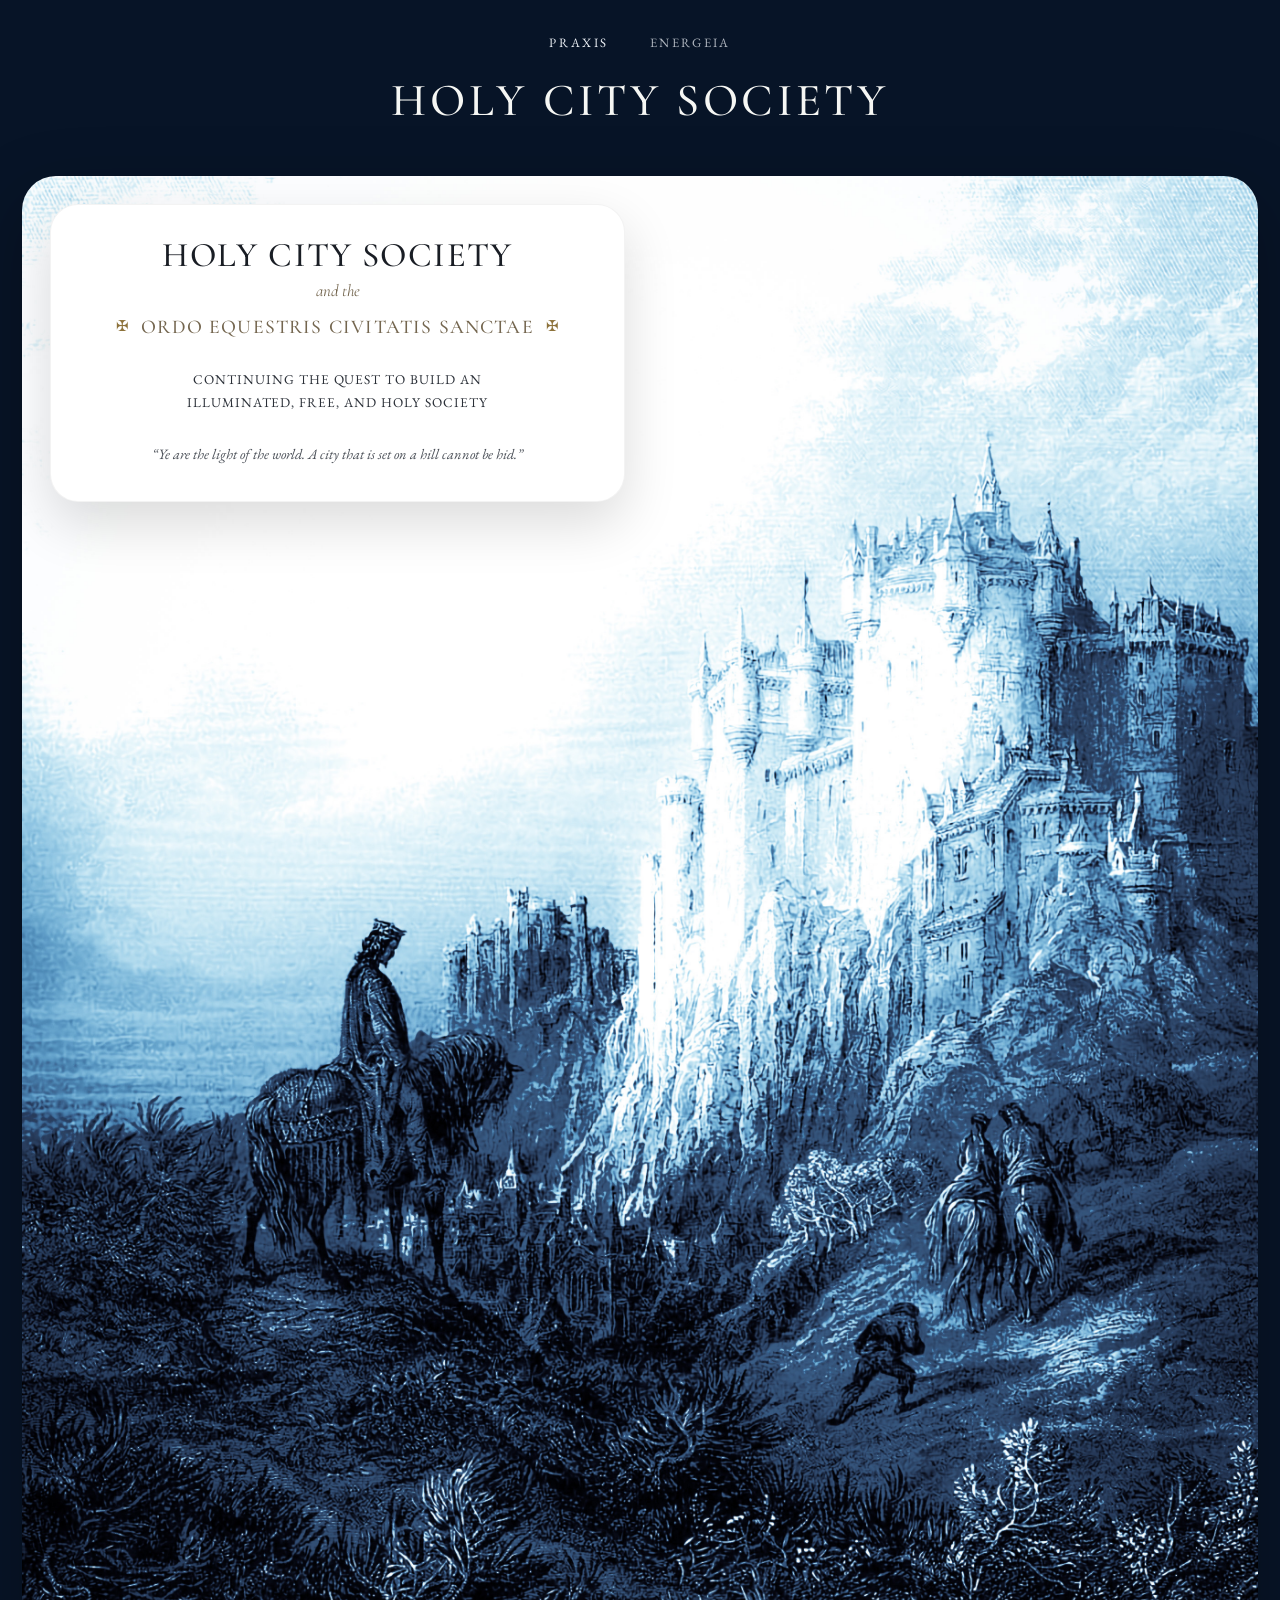
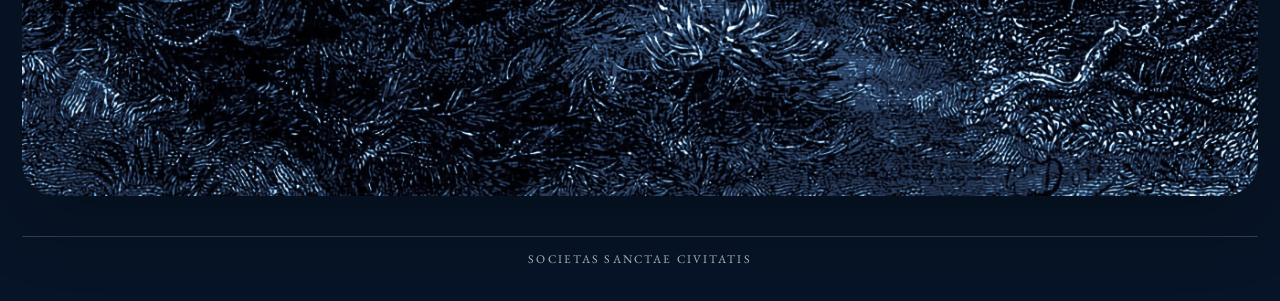
==== index2.html @ 091f83a0 "Update index2.html" ====
<!DOCTYPE html>
<html lang="en">
<head>
  <meta charset="UTF-8" />
  <meta name="viewport" content="width=device-width, initial-scale=1.0" />
  <title>Holy City Society</title>
  <link rel="preconnect" href="https://fonts.googleapis.com">
  <link rel="preconnect" href="https://fonts.gstatic.com" crossorigin>
  <link href="https://fonts.googleapis.com/css2?family=Cormorant+Garamond:wght@400;500;600&family=EB+Garamond:wght@400;500;600&display=swap" rel="stylesheet">
  <style>
    :root {
      --bg: #071427;
      --text: #eef2f7;
      --muted: rgba(238, 242, 247, 0.74);
      --gold: #b6975a;
      --line: rgba(255, 255, 255, 0.14);
      --shadow: 0 24px 70px rgba(0, 0, 0, 0.28);
      --shadow-soft: 0 22px 54px rgba(0, 0, 0, 0.14);
      --radius: 34px;
      --radius-card: 28px;
      --shell: 1280px;
      --card-bg: #ffffff;
      --card-line: rgba(24, 28, 34, 0.05);
      --ink: #191d24;
      --ink-soft: #74664f;
      --body-ink: #2a2f37;
      --quote-ink: #4a4f57;
    }

    * {
      box-sizing: border-box;
    }

    html {
      scroll-behavior: smooth;
    }

    body {
      margin: 0;
      min-height: 100vh;
      background: var(--bg);
      color: var(--text);
      font-family: "EB Garamond", Garamond, Baskerville, "Times New Roman", serif;
      -webkit-font-smoothing: antialiased;
      text-rendering: optimizeLegibility;
    }

    a {
      color: inherit;
      text-decoration: none;
    }

    .shell {
      width: min(calc(100% - 44px), var(--shell));
      margin: 0 auto;
    }

    .site-header {
      padding-top: 34px;
      padding-bottom: 22px;
    }

    .top-nav {
      display: flex;
      justify-content: center;
      gap: 42px;
      margin-bottom: 28px;
      text-transform: uppercase;
      letter-spacing: 0.18em;
      font-size: 0.8rem;
      color: var(--muted);
    }

    .top-nav a:hover,
    .top-nav a[aria-current="page"] {
      color: var(--text);
    }

    .page-wordmark {
      text-align: center;
    }

    .page-wordmark-main {
      font-family: "Cormorant Garamond", Cochin, Garamond, serif;
      font-size: clamp(2.1rem, 3.6vw, 4.2rem);
      line-height: 0.95;
      font-weight: 500;
      letter-spacing: 0.08em;
      text-transform: uppercase;
      color: #f6f7f4;
    }

    .page-wordmark-sub {
      margin-top: 8px;
      font-size: 0.8rem;
      letter-spacing: 0.22em;
      text-transform: uppercase;
      color: rgba(182, 151, 90, 0.95);
      min-height: 1em;
    }

    .hero-panel {
      position: relative;
      margin-top: 10px;
      margin-bottom: 40px;
      min-height: 180vh;
      border-radius: var(--radius);
      overflow: hidden;
      box-shadow: var(--shadow);
    }

    .hero-image {
      position: absolute;
      inset: 0;
      background: url("B34EE0E8-7698-45C1-A5B6-EF87853A96F7.jpeg") center center / cover no-repeat;
    }

    .hero-overlay {
      position: relative;
      z-index: 2;
      min-height: 180vh;
      padding: 28px;
    }

    .hero-card {
      position: sticky;
      top: 28px;
      width: min(575px, calc(100% - 28px));
      padding: 34px 36px 34px;
      background: var(--card-bg);
      color: var(--ink);
      border: 1px solid var(--card-line);
      border-radius: var(--radius-card);
      box-shadow: var(--shadow-soft);
    }

    .card-inner {
      position: relative;
      z-index: 1;
      text-align: center;
    }

    .card-wordmark {
      margin-bottom: 30px;
      text-align: center;
    }

    .card-title-main {
      margin: 0 0 10px;
      font-family: "Cormorant Garamond", Cochin, Garamond, serif;
      font-size: clamp(2.1rem, 2.7vw, 3.1rem);
      line-height: 0.98;
      font-weight: 500;
      letter-spacing: 0.04em;
      text-transform: uppercase;
      color: var(--ink);
    }

    .card-title-being {
      margin: 0 0 16px;
      font-family: "Cormorant Garamond", Cochin, Garamond, serif;
      font-size: clamp(1.05rem, 1.2vw, 1.28rem);
      line-height: 1.1;
      font-style: italic;
      color: var(--ink-soft);
    }

    .wordmark-latin-row {
      display: flex;
      align-items: center;
      justify-content: center;
      gap: 12px;
    }

    .footed-cross {
      color: #8d723a;
      font-size: 0.95rem;
      line-height: 1;
      transform: translateY(-1px);
      flex: 0 0 auto;
    }

    .card-wordmark-latin {
      margin: 0;
      font-family: "Cormorant Garamond", Cochin, Garamond, serif;
      font-size: clamp(1.22rem, 1.45vw, 1.58rem);
      line-height: 1.08;
      font-weight: 500;
      letter-spacing: 0.06em;
      text-transform: uppercase;
      color: var(--ink-soft);
      text-wrap: balance;
    }

    .hero-text {
      margin: 0 0 28px;
      font-size: 0.84rem;
      line-height: 1.72;
      letter-spacing: 0.07em;
      text-transform: uppercase;
      color: var(--body-ink);
      text-align: center;
    }

    .hero-quote {
      margin: 0;
      font-size: 0.9rem;
      line-height: 1.72;
      font-style: italic;
      color: var(--quote-ink);
      text-align: center;
    }

    .site-footer {
      padding-bottom: 34px;
    }

    .footer-rule {
      width: 100%;
      height: 1px;
      background: rgba(255, 255, 255, 0.18);
      margin-bottom: 14px;
    }

    .footer-copy {
      text-align: center;
      text-transform: uppercase;
      letter-spacing: 0.18em;
      font-size: 0.74rem;
      color: var(--muted);
    }

    @media (max-width: 980px) {
      .hero-panel,
      .hero-overlay {
        min-height: 130vh;
      }

      .hero-overlay {
        padding: 20px;
      }

      .hero-card {
        top: 20px;
        width: min(510px, 100%);
        padding: 28px 24px 26px;
      }

      .card-title-main {
        font-size: 2.35rem;
      }

      .card-title-being {
        font-size: 1.08rem;
      }

      .card-wordmark-latin {
        font-size: 1.06rem;
      }
    }

    @media (max-width: 640px) {
      .shell {
        width: min(calc(100% - 24px), var(--shell));
      }

      .site-header {
        padding-top: 22px;
      }

      .top-nav {
        gap: 18px;
        margin-bottom: 18px;
        font-size: 0.7rem;
        letter-spacing: 0.14em;
        flex-wrap: wrap;
      }

      .page-wordmark-main {
        font-size: 2rem;
        letter-spacing: 0.06em;
      }

      .page-wordmark-sub {
        font-size: 0.68rem;
        letter-spacing: 0.16em;
      }

      .hero-panel,
      .hero-overlay {
        min-height: 110vh;
      }

      .hero-panel {
        border-radius: 22px;
      }

      .hero-overlay {
        padding: 12px;
      }

      .hero-card {
        top: 12px;
        width: 100%;
        padding: 22px 18px 20px;
        border-radius: 18px;
      }

      .wordmark-latin-row {
        gap: 8px;
      }

      .footed-cross {
        font-size: 0.8rem;
      }

      .card-title-main {
        font-size: 1.9rem;
      }

      .card-title-being {
        font-size: 0.95rem;
        margin-bottom: 12px;
      }

      .card-wordmark-latin {
        font-size: 0.84rem;
        letter-spacing: 0.04em;
      }

      .hero-text {
        font-size: 0.75rem;
        letter-spacing: 0.06em;
      }

      .hero-quote {
        font-size: 0.84rem;
      }
    }
  </style>
</head>
<body>
  <header class="site-header shell">
    <nav class="top-nav" aria-label="Primary">
      <a href="index.html" aria-current="page">Praxis</a>
      <a href="virtues.html">Energeia</a>
    </nav>

    <div class="page-wordmark" aria-label="Holy City Society">
      <div class="page-wordmark-main">Holy City Society</div>
      <div class="page-wordmark-sub"></div>
    </div>
  </header>

  <main class="shell">
    <section class="hero-panel" aria-labelledby="card-title-main">
      <div class="hero-image" role="img" aria-label="Blue engraved holy city on a hill with mounted riders"></div>

      <div class="hero-overlay">
        <div class="hero-card">
          <div class="card-inner">
            <div class="card-wordmark">
              <h1 class="card-title-main" id="card-title-main">Holy City Society</h1>
              <p class="card-title-being">and the</p>

              <div class="wordmark-latin-row">
                <span class="footed-cross">✠</span>
                <div class="card-wordmark-latin">Ordo Equestris Civitatis Sanctae</div>
                <span class="footed-cross">✠</span>
              </div>
            </div>

            <p class="hero-text">
              Continuing the quest to build an<br>
              illuminated, free, and holy society
            </p>

            <p class="hero-quote">
              “Ye are the light of the world. A city that is set on a hill cannot be hid.”
            </p>
          </div>
        </div>
      </div>
    </section>
  </main>

  <footer class="site-footer shell">
    <div class="footer-rule"></div>
    <div class="footer-copy">Societas Sanctae Civitatis</div>
  </footer>
</body>
</html>
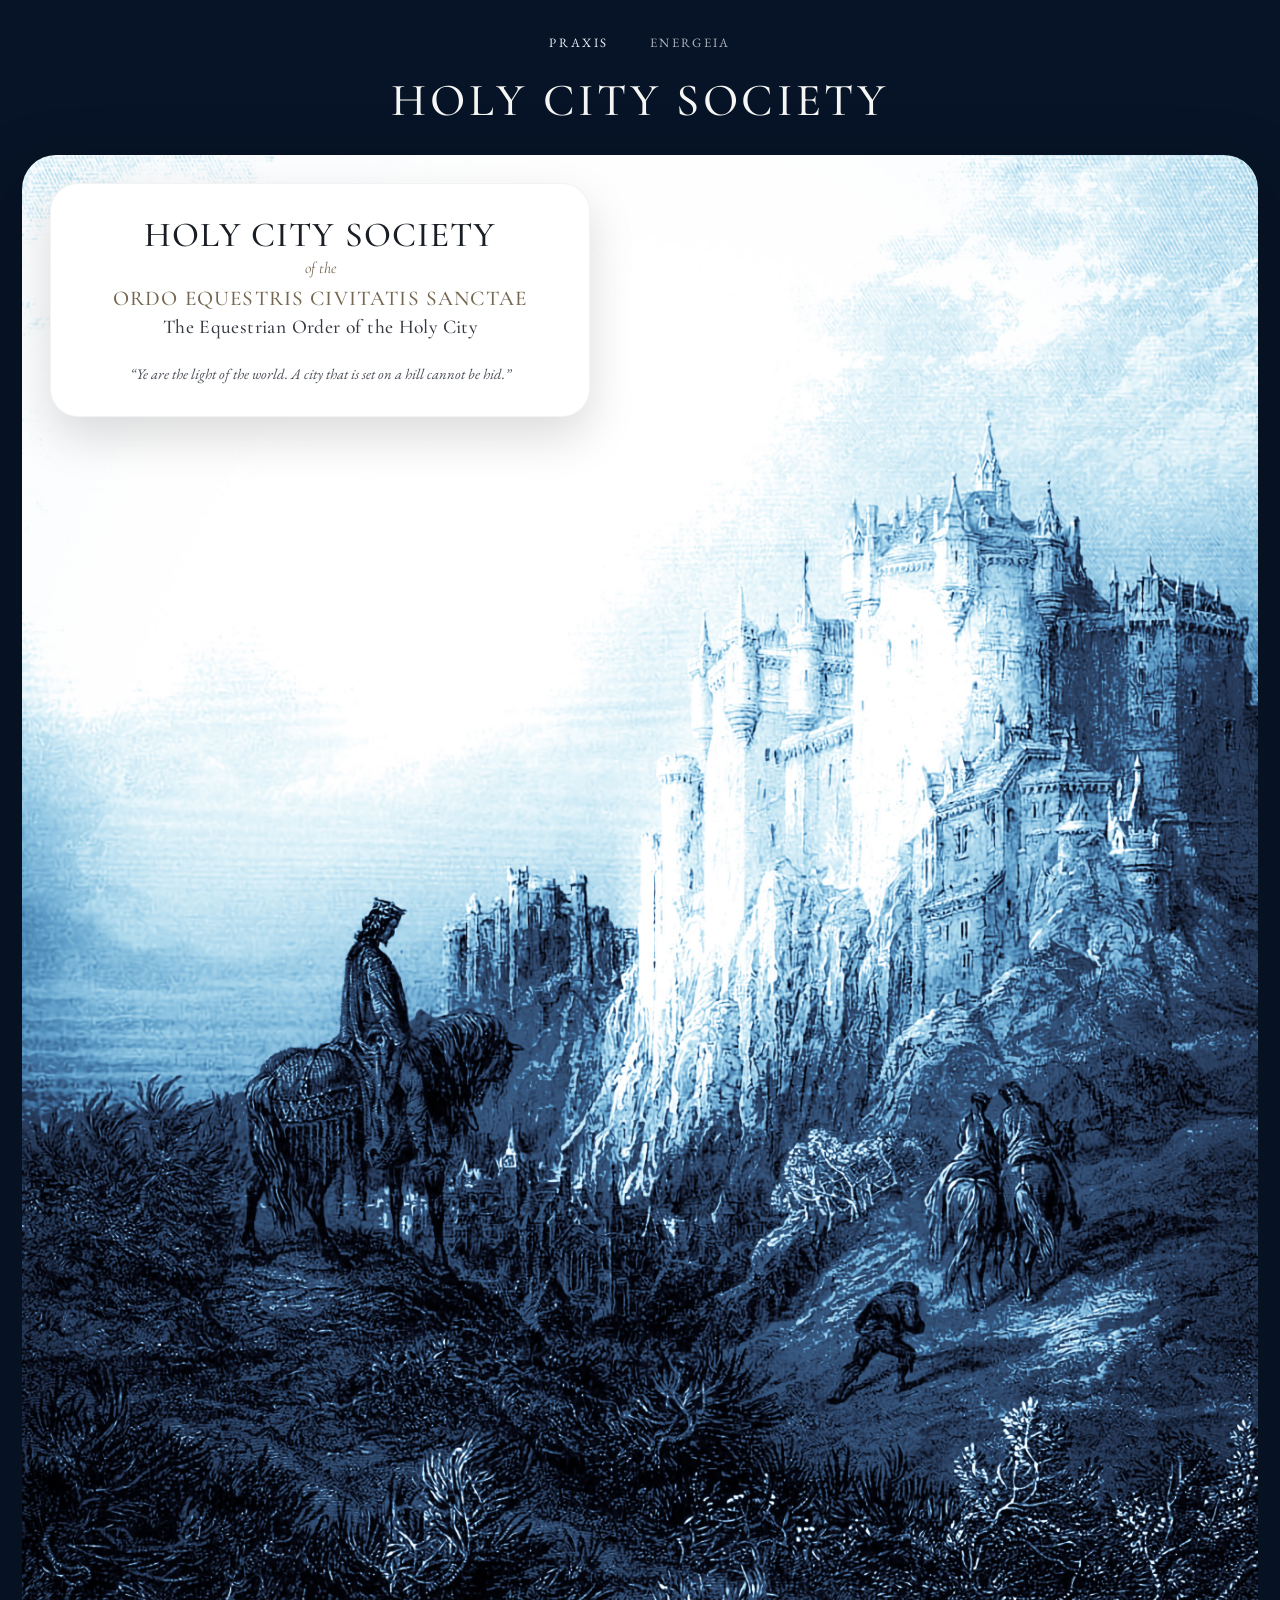
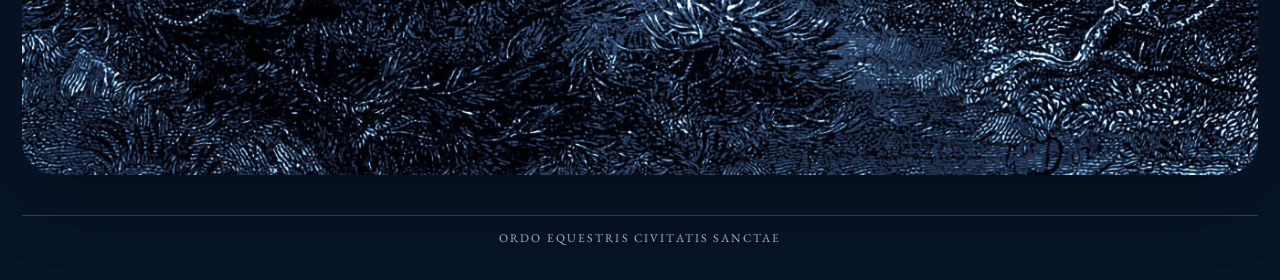
==== commit 45059142: "Update index2.html" ====
--- a/index2.html
+++ b/index2.html
@@ -12,10 +12,9 @@
       --bg: #071427;
       --text: #eef2f7;
       --muted: rgba(238, 242, 247, 0.74);
-      --gold: #b6975a;
       --line: rgba(255, 255, 255, 0.14);
       --shadow: 0 24px 70px rgba(0, 0, 0, 0.28);
-      --shadow-soft: 0 22px 54px rgba(0, 0, 0, 0.14);
+      --shadow-soft: 0 20px 48px rgba(0, 0, 0, 0.14);
       --radius: 34px;
       --radius-card: 28px;
       --shell: 1280px;
@@ -23,7 +22,6 @@
       --card-line: rgba(24, 28, 34, 0.05);
       --ink: #191d24;
       --ink-soft: #74664f;
-      --body-ink: #2a2f37;
       --quote-ink: #4a4f57;
     }
 
@@ -90,15 +88,6 @@
       color: #f6f7f4;
     }
 
-    .page-wordmark-sub {
-      margin-top: 8px;
-      font-size: 0.8rem;
-      letter-spacing: 0.22em;
-      text-transform: uppercase;
-      color: rgba(182, 151, 90, 0.95);
-      min-height: 1em;
-    }
-
     .hero-panel {
       position: relative;
       margin-top: 10px;
@@ -125,90 +114,65 @@
     .hero-card {
       position: sticky;
       top: 28px;
-      width: min(575px, calc(100% - 28px));
-      padding: 34px 36px 34px;
+      width: min(540px, calc(100% - 28px));
+      padding: 34px 34px 30px;
       background: var(--card-bg);
       color: var(--ink);
       border: 1px solid var(--card-line);
       border-radius: var(--radius-card);
       box-shadow: var(--shadow-soft);
-    }
-
-    .card-inner {
-      position: relative;
-      z-index: 1;
       text-align: center;
     }
 
-    .card-wordmark {
-      margin-bottom: 30px;
-      text-align: center;
-    }
-
-    .card-title-main {
-      margin: 0 0 10px;
-      font-family: "Cormorant Garamond", Cochin, Garamond, serif;
-      font-size: clamp(2.1rem, 2.7vw, 3.1rem);
+    .card-title {
+      margin: 0 0 8px;
+      font-family: "Cormorant Garamond", Cochin, Garamond, serif;
+      font-size: clamp(2.2rem, 2.75vw, 3.2rem);
       line-height: 0.98;
       font-weight: 500;
-      letter-spacing: 0.04em;
+      letter-spacing: 0.03em;
       text-transform: uppercase;
       color: var(--ink);
     }
 
-    .card-title-being {
-      margin: 0 0 16px;
-      font-family: "Cormorant Garamond", Cochin, Garamond, serif;
-      font-size: clamp(1.05rem, 1.2vw, 1.28rem);
-      line-height: 1.1;
+    .card-connector {
+      margin: 0 0 10px;
+      font-family: "Cormorant Garamond", Cochin, Garamond, serif;
+      font-size: clamp(1rem, 1.15vw, 1.22rem);
+      line-height: 1.05;
       font-style: italic;
       color: var(--ink-soft);
     }
 
-    .wordmark-latin-row {
-      display: flex;
-      align-items: center;
-      justify-content: center;
-      gap: 12px;
-    }
-
-    .footed-cross {
-      color: #8d723a;
-      font-size: 0.95rem;
-      line-height: 1;
-      transform: translateY(-1px);
-      flex: 0 0 auto;
-    }
-
-    .card-wordmark-latin {
-      margin: 0;
-      font-family: "Cormorant Garamond", Cochin, Garamond, serif;
-      font-size: clamp(1.22rem, 1.45vw, 1.58rem);
+    .card-latin {
+      margin: 0 0 8px;
+      font-family: "Cormorant Garamond", Cochin, Garamond, serif;
+      font-size: clamp(1.32rem, 1.6vw, 1.8rem);
+      line-height: 1.06;
+      font-weight: 500;
+      letter-spacing: 0.055em;
+      text-transform: uppercase;
+      color: var(--ink-soft);
+      text-wrap: balance;
+    }
+
+    .card-english {
+      margin: 0 0 22px;
+      font-family: "Cormorant Garamond", Cochin, Garamond, serif;
+      font-size: clamp(1.22rem, 1.45vw, 1.6rem);
       line-height: 1.08;
       font-weight: 500;
-      letter-spacing: 0.06em;
-      text-transform: uppercase;
-      color: var(--ink-soft);
+      letter-spacing: 0.02em;
+      color: #353942;
       text-wrap: balance;
     }
 
-    .hero-text {
-      margin: 0 0 28px;
-      font-size: 0.84rem;
-      line-height: 1.72;
-      letter-spacing: 0.07em;
-      text-transform: uppercase;
-      color: var(--body-ink);
-      text-align: center;
-    }
-
-    .hero-quote {
+    .card-quote {
       margin: 0;
-      font-size: 0.9rem;
+      font-size: 0.92rem;
       line-height: 1.72;
       font-style: italic;
       color: var(--quote-ink);
-      text-align: center;
     }
 
     .site-footer {
@@ -242,20 +206,20 @@
 
       .hero-card {
         top: 20px;
-        width: min(510px, 100%);
-        padding: 28px 24px 26px;
-      }
-
-      .card-title-main {
-        font-size: 2.35rem;
-      }
-
-      .card-title-being {
-        font-size: 1.08rem;
-      }
-
-      .card-wordmark-latin {
-        font-size: 1.06rem;
+        width: min(500px, 100%);
+        padding: 28px 24px 24px;
+      }
+
+      .card-title {
+        font-size: 2.45rem;
+      }
+
+      .card-latin {
+        font-size: 1.42rem;
+      }
+
+      .card-english {
+        font-size: 1.28rem;
       }
     }
 
@@ -281,11 +245,6 @@
         letter-spacing: 0.06em;
       }
 
-      .page-wordmark-sub {
-        font-size: 0.68rem;
-        letter-spacing: 0.16em;
-      }
-
       .hero-panel,
       .hero-overlay {
         min-height: 110vh;
@@ -302,38 +261,28 @@
       .hero-card {
         top: 12px;
         width: 100%;
-        padding: 22px 18px 20px;
+        padding: 22px 18px 18px;
         border-radius: 18px;
       }
 
-      .wordmark-latin-row {
-        gap: 8px;
-      }
-
-      .footed-cross {
-        font-size: 0.8rem;
-      }
-
-      .card-title-main {
-        font-size: 1.9rem;
-      }
-
-      .card-title-being {
-        font-size: 0.95rem;
-        margin-bottom: 12px;
-      }
-
-      .card-wordmark-latin {
-        font-size: 0.84rem;
+      .card-title {
+        font-size: 1.95rem;
+      }
+
+      .card-connector {
+        font-size: 0.92rem;
+      }
+
+      .card-latin {
+        font-size: 1.02rem;
         letter-spacing: 0.04em;
       }
 
-      .hero-text {
-        font-size: 0.75rem;
-        letter-spacing: 0.06em;
-      }
-
-      .hero-quote {
+      .card-english {
+        font-size: 0.98rem;
+      }
+
+      .card-quote {
         font-size: 0.84rem;
       }
     }
@@ -348,37 +297,20 @@
 
     <div class="page-wordmark" aria-label="Holy City Society">
       <div class="page-wordmark-main">Holy City Society</div>
-      <div class="page-wordmark-sub"></div>
     </div>
   </header>
 
   <main class="shell">
-    <section class="hero-panel" aria-labelledby="card-title-main">
+    <section class="hero-panel" aria-labelledby="card-title">
       <div class="hero-image" role="img" aria-label="Blue engraved holy city on a hill with mounted riders"></div>
 
       <div class="hero-overlay">
         <div class="hero-card">
-          <div class="card-inner">
-            <div class="card-wordmark">
-              <h1 class="card-title-main" id="card-title-main">Holy City Society</h1>
-              <p class="card-title-being">and the</p>
-
-              <div class="wordmark-latin-row">
-                <span class="footed-cross">✠</span>
-                <div class="card-wordmark-latin">Ordo Equestris Civitatis Sanctae</div>
-                <span class="footed-cross">✠</span>
-              </div>
-            </div>
-
-            <p class="hero-text">
-              Continuing the quest to build an<br>
-              illuminated, free, and holy society
-            </p>
-
-            <p class="hero-quote">
-              “Ye are the light of the world. A city that is set on a hill cannot be hid.”
-            </p>
-          </div>
+          <h1 class="card-title" id="card-title">Holy City Society</h1>
+          <p class="card-connector">of the</p>
+          <p class="card-latin">Ordo Equestris Civitatis Sanctae</p>
+          <p class="card-english">The Equestrian Order of the Holy City</p>
+          <p class="card-quote">“Ye are the light of the world. A city that is set on a hill cannot be hid.”</p>
         </div>
       </div>
     </section>
@@ -386,7 +318,7 @@
 
   <footer class="site-footer shell">
     <div class="footer-rule"></div>
-    <div class="footer-copy">Societas Sanctae Civitatis</div>
+    <div class="footer-copy">Ordo Equestris Civitatis Sanctae</div>
   </footer>
 </body>
 </html>
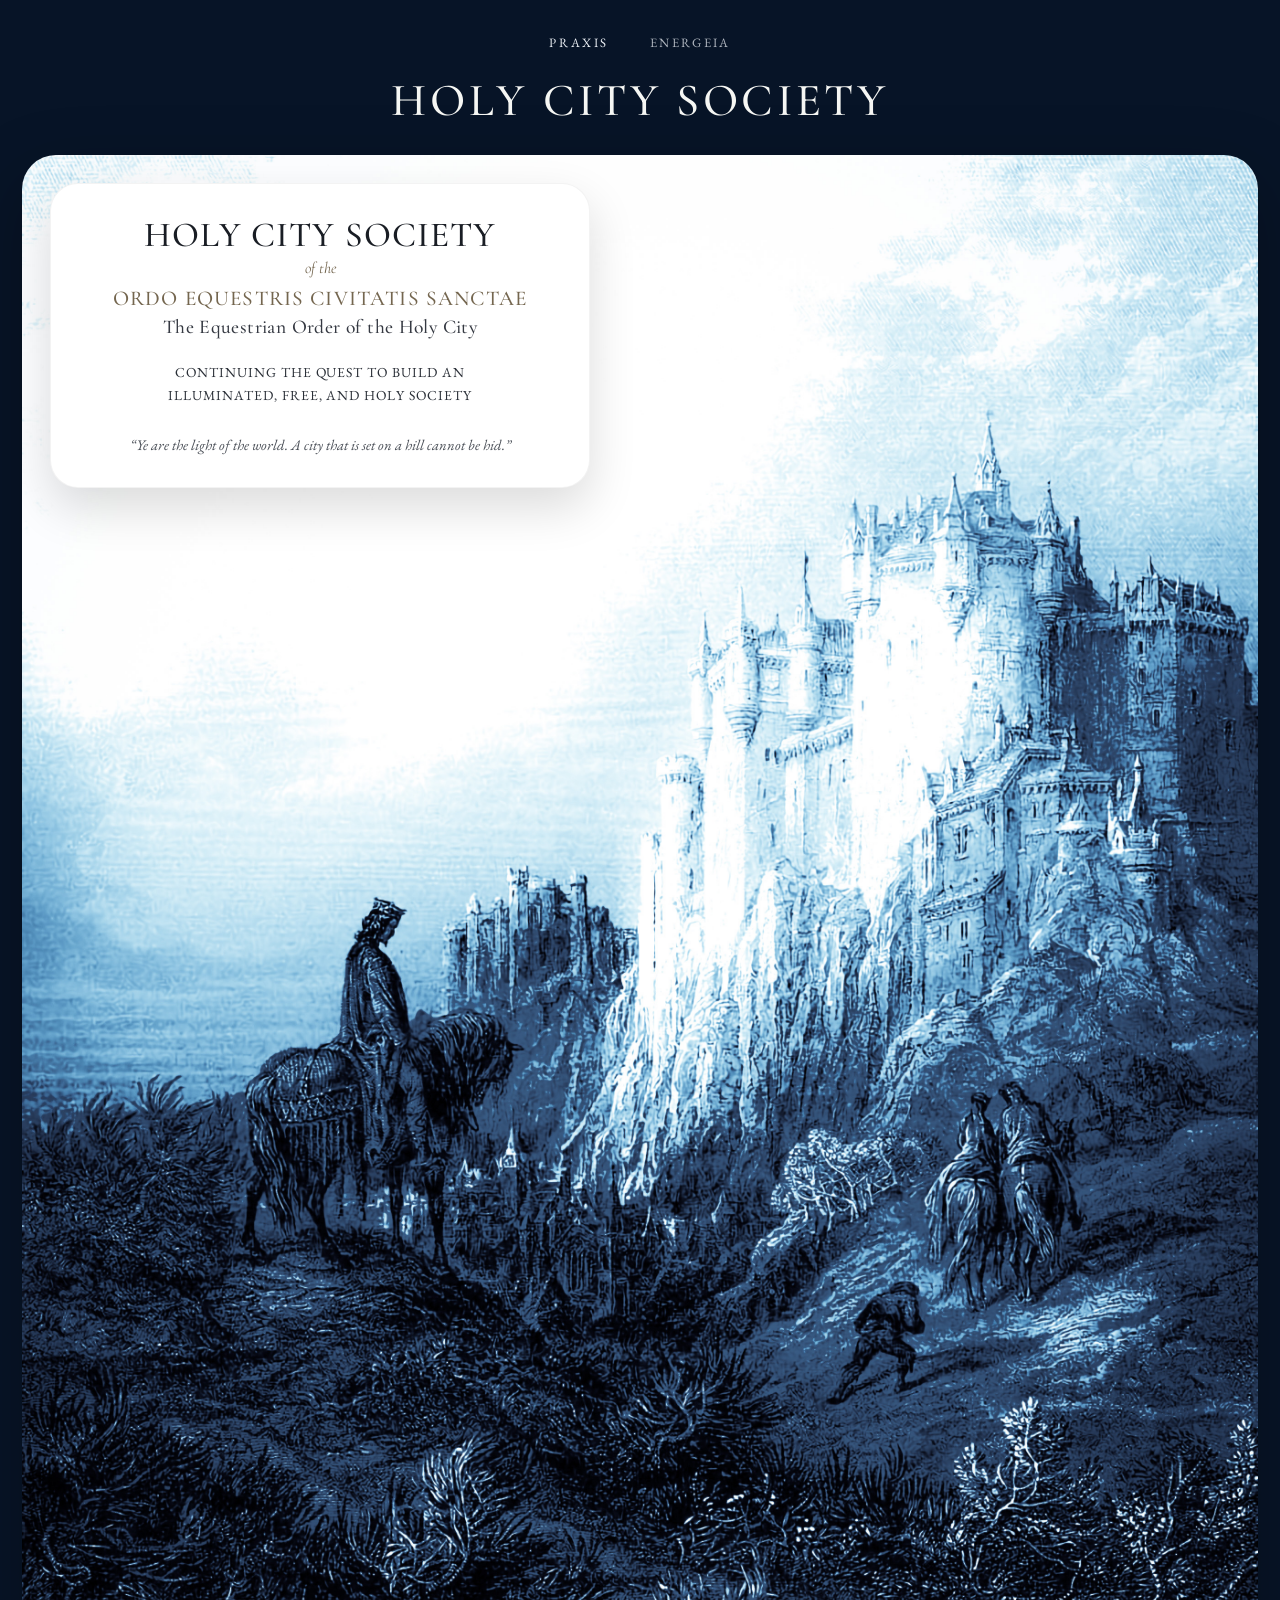
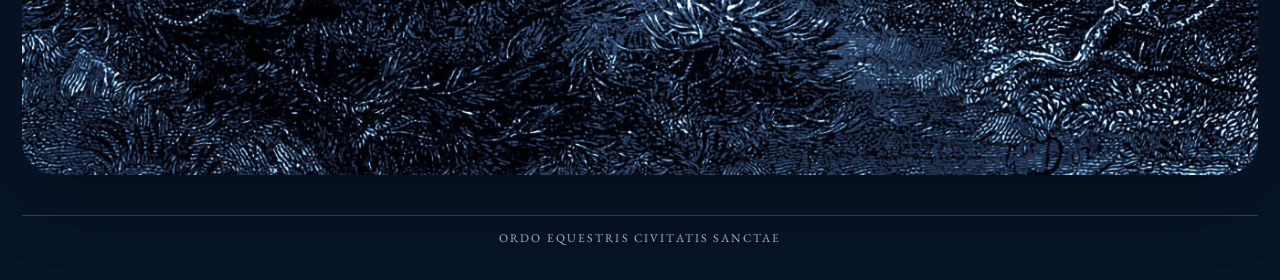
==== commit b29d716d: "Update index2.html" ====
--- a/index2.html
+++ b/index2.html
@@ -22,6 +22,7 @@
       --card-line: rgba(24, 28, 34, 0.05);
       --ink: #191d24;
       --ink-soft: #74664f;
+      --body-ink: #2a2f37;
       --quote-ink: #4a4f57;
     }
 
@@ -167,6 +168,16 @@
       text-wrap: balance;
     }
 
+    .card-body {
+      margin: 0 0 24px;
+      font-size: 0.86rem;
+      line-height: 1.72;
+      letter-spacing: 0.07em;
+      text-transform: uppercase;
+      color: var(--body-ink);
+      text-wrap: balance;
+    }
+
     .card-quote {
       margin: 0;
       font-size: 0.92rem;
@@ -280,6 +291,11 @@
 
       .card-english {
         font-size: 0.98rem;
+      }
+
+      .card-body {
+        font-size: 0.76rem;
+        letter-spacing: 0.06em;
       }
 
       .card-quote {
@@ -310,7 +326,15 @@
           <p class="card-connector">of the</p>
           <p class="card-latin">Ordo Equestris Civitatis Sanctae</p>
           <p class="card-english">The Equestrian Order of the Holy City</p>
-          <p class="card-quote">“Ye are the light of the world. A city that is set on a hill cannot be hid.”</p>
+
+          <p class="card-body">
+            Continuing the quest to build an<br>
+            illuminated, free, and holy society
+          </p>
+
+          <p class="card-quote">
+            “Ye are the light of the world. A city that is set on a hill cannot be hid.”
+          </p>
         </div>
       </div>
     </section>
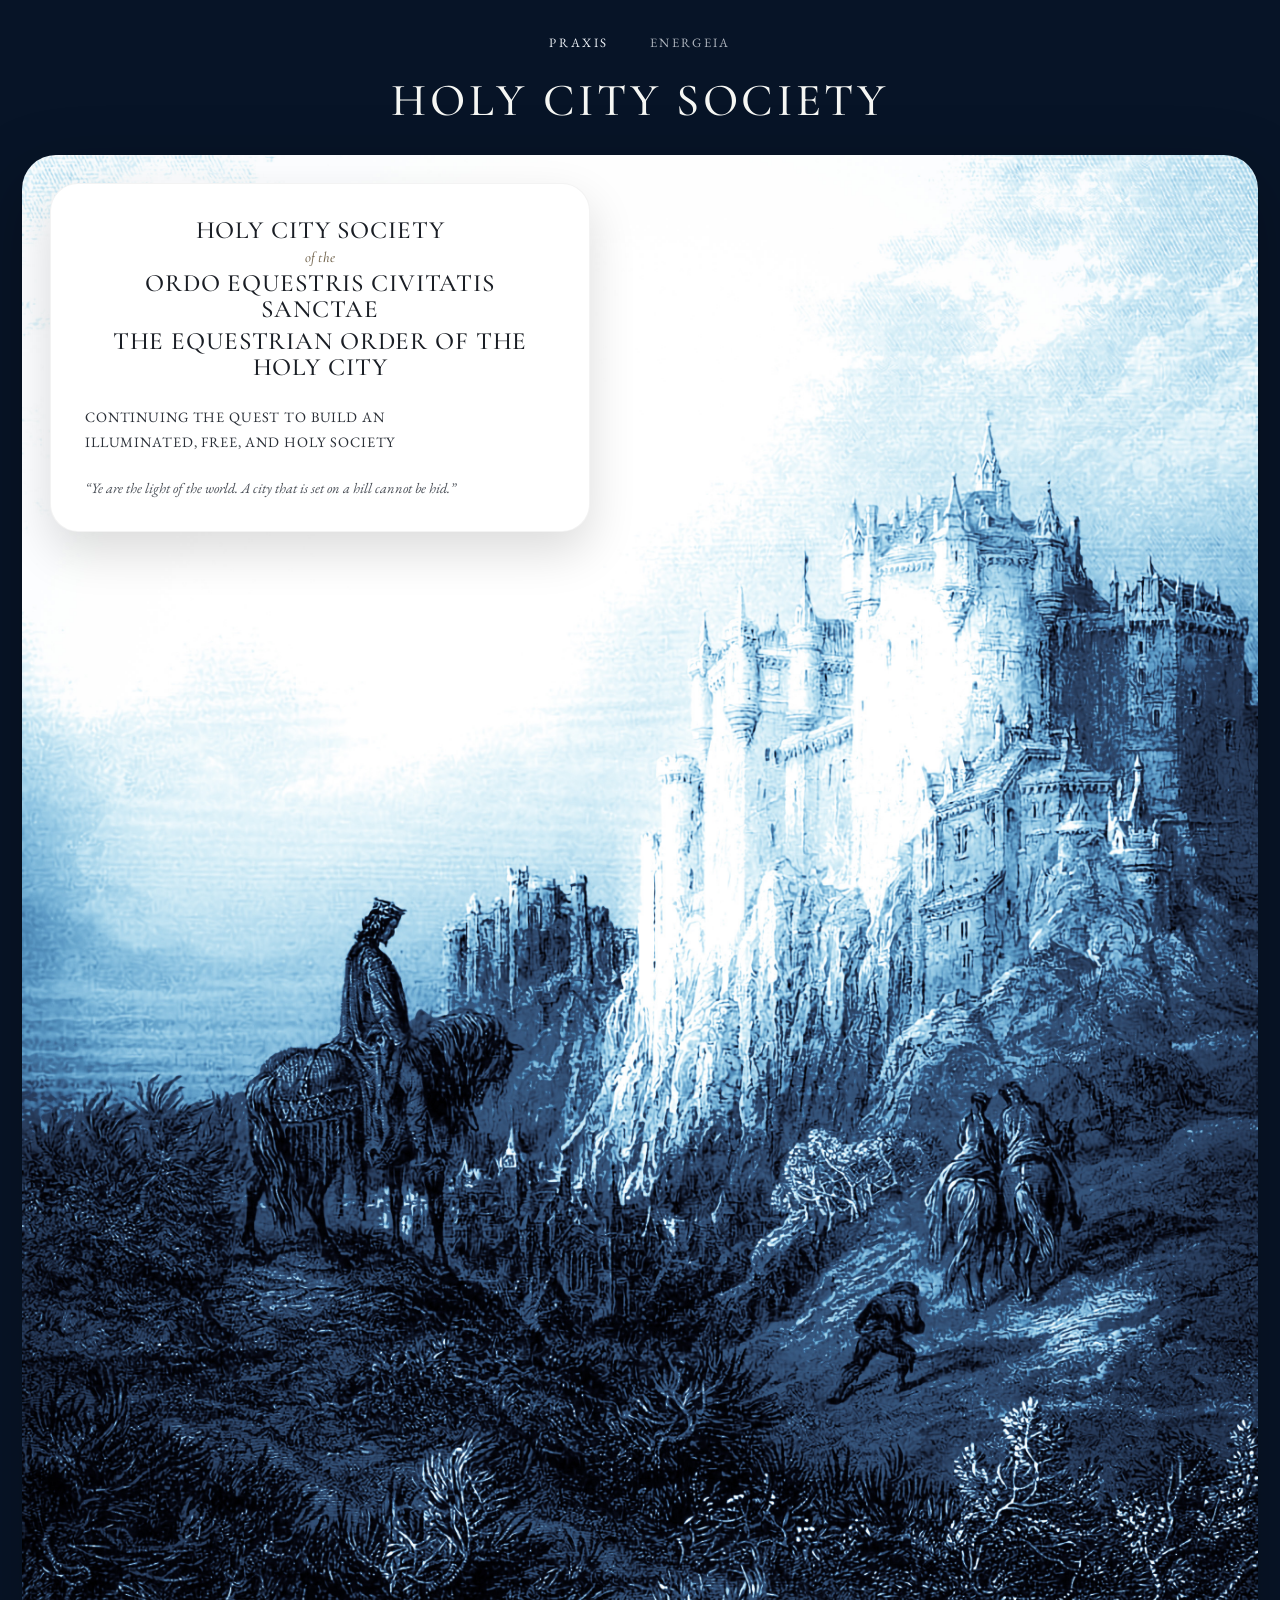
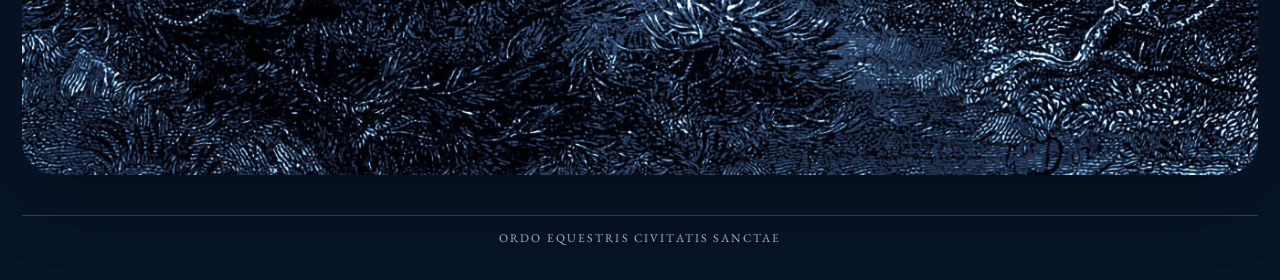
==== commit 36a00013: "Update index2.html" ====
--- a/index2.html
+++ b/index2.html
@@ -122,68 +122,56 @@
       border: 1px solid var(--card-line);
       border-radius: var(--radius-card);
       box-shadow: var(--shadow-soft);
+    }
+
+    .card-title-block {
+      margin-bottom: 24px;
       text-align: center;
-    }
-
-    .card-title {
-      margin: 0 0 8px;
       font-family: "Cormorant Garamond", Cochin, Garamond, serif;
-      font-size: clamp(2.2rem, 2.75vw, 3.2rem);
-      line-height: 0.98;
+    }
+
+    .card-title-line {
+      margin: 0;
+      font-size: clamp(1.55rem, 1.95vw, 2.05rem);
+      line-height: 1.04;
       font-weight: 500;
-      letter-spacing: 0.03em;
+      letter-spacing: 0.035em;
       text-transform: uppercase;
       color: var(--ink);
     }
 
-    .card-connector {
-      margin: 0 0 10px;
-      font-family: "Cormorant Garamond", Cochin, Garamond, serif;
-      font-size: clamp(1rem, 1.15vw, 1.22rem);
+    .card-title-line + .card-title-line {
+      margin-top: 6px;
+    }
+
+    .card-title-small {
+      margin: 6px 0;
+      font-size: clamp(0.92rem, 1vw, 1.02rem);
       line-height: 1.05;
       font-style: italic;
+      font-weight: 500;
+      letter-spacing: 0.015em;
+      text-transform: none;
       color: var(--ink-soft);
     }
 
-    .card-latin {
-      margin: 0 0 8px;
-      font-family: "Cormorant Garamond", Cochin, Garamond, serif;
-      font-size: clamp(1.32rem, 1.6vw, 1.8rem);
-      line-height: 1.06;
-      font-weight: 500;
-      letter-spacing: 0.055em;
-      text-transform: uppercase;
-      color: var(--ink-soft);
-      text-wrap: balance;
-    }
-
-    .card-english {
+    .card-body {
       margin: 0 0 22px;
-      font-family: "Cormorant Garamond", Cochin, Garamond, serif;
-      font-size: clamp(1.22rem, 1.45vw, 1.6rem);
-      line-height: 1.08;
-      font-weight: 500;
-      letter-spacing: 0.02em;
-      color: #353942;
-      text-wrap: balance;
-    }
-
-    .card-body {
-      margin: 0 0 24px;
-      font-size: 0.86rem;
+      font-size: 0.9rem;
       line-height: 1.72;
-      letter-spacing: 0.07em;
+      letter-spacing: 0.06em;
       text-transform: uppercase;
       color: var(--body-ink);
-      text-wrap: balance;
+      text-align: left;
     }
 
     .card-quote {
       margin: 0;
-      font-size: 0.92rem;
+      font-size: 0.9rem;
       line-height: 1.72;
       font-style: italic;
       color: var(--quote-ink);
+      text-align: left;
     }
 
     .site-footer {
@@ -221,16 +209,12 @@
         padding: 28px 24px 24px;
       }
 
-      .card-title {
-        font-size: 2.45rem;
-      }
-
-      .card-latin {
-        font-size: 1.42rem;
-      }
-
-      .card-english {
-        font-size: 1.28rem;
+      .card-title-line {
+        font-size: 1.7rem;
+      }
+
+      .card-title-small {
+        font-size: 0.95rem;
       }
     }
 
@@ -276,30 +260,18 @@
         border-radius: 18px;
       }
 
-      .card-title {
-        font-size: 1.95rem;
-      }
-
-      .card-connector {
-        font-size: 0.92rem;
-      }
-
-      .card-latin {
-        font-size: 1.02rem;
-        letter-spacing: 0.04em;
-      }
-
-      .card-english {
-        font-size: 0.98rem;
-      }
-
-      .card-body {
-        font-size: 0.76rem;
-        letter-spacing: 0.06em;
-      }
-
+      .card-title-line {
+        font-size: 1.2rem;
+        letter-spacing: 0.03em;
+      }
+
+      .card-title-small {
+        font-size: 0.82rem;
+      }
+
+      .card-body,
       .card-quote {
-        font-size: 0.84rem;
+        font-size: 0.82rem;
       }
     }
   </style>
@@ -317,15 +289,17 @@
   </header>
 
   <main class="shell">
-    <section class="hero-panel" aria-labelledby="card-title">
+    <section class="hero-panel" aria-labelledby="card-title-main">
       <div class="hero-image" role="img" aria-label="Blue engraved holy city on a hill with mounted riders"></div>
 
       <div class="hero-overlay">
         <div class="hero-card">
-          <h1 class="card-title" id="card-title">Holy City Society</h1>
-          <p class="card-connector">of the</p>
-          <p class="card-latin">Ordo Equestris Civitatis Sanctae</p>
-          <p class="card-english">The Equestrian Order of the Holy City</p>
+          <div class="card-title-block">
+            <h1 class="card-title-line" id="card-title-main">Holy City Society</h1>
+            <p class="card-title-small">of the</p>
+            <p class="card-title-line">Ordo Equestris Civitatis Sanctae</p>
+            <p class="card-title-line">The Equestrian Order of the Holy City</p>
+          </div>
 
           <p class="card-body">
             Continuing the quest to build an<br>
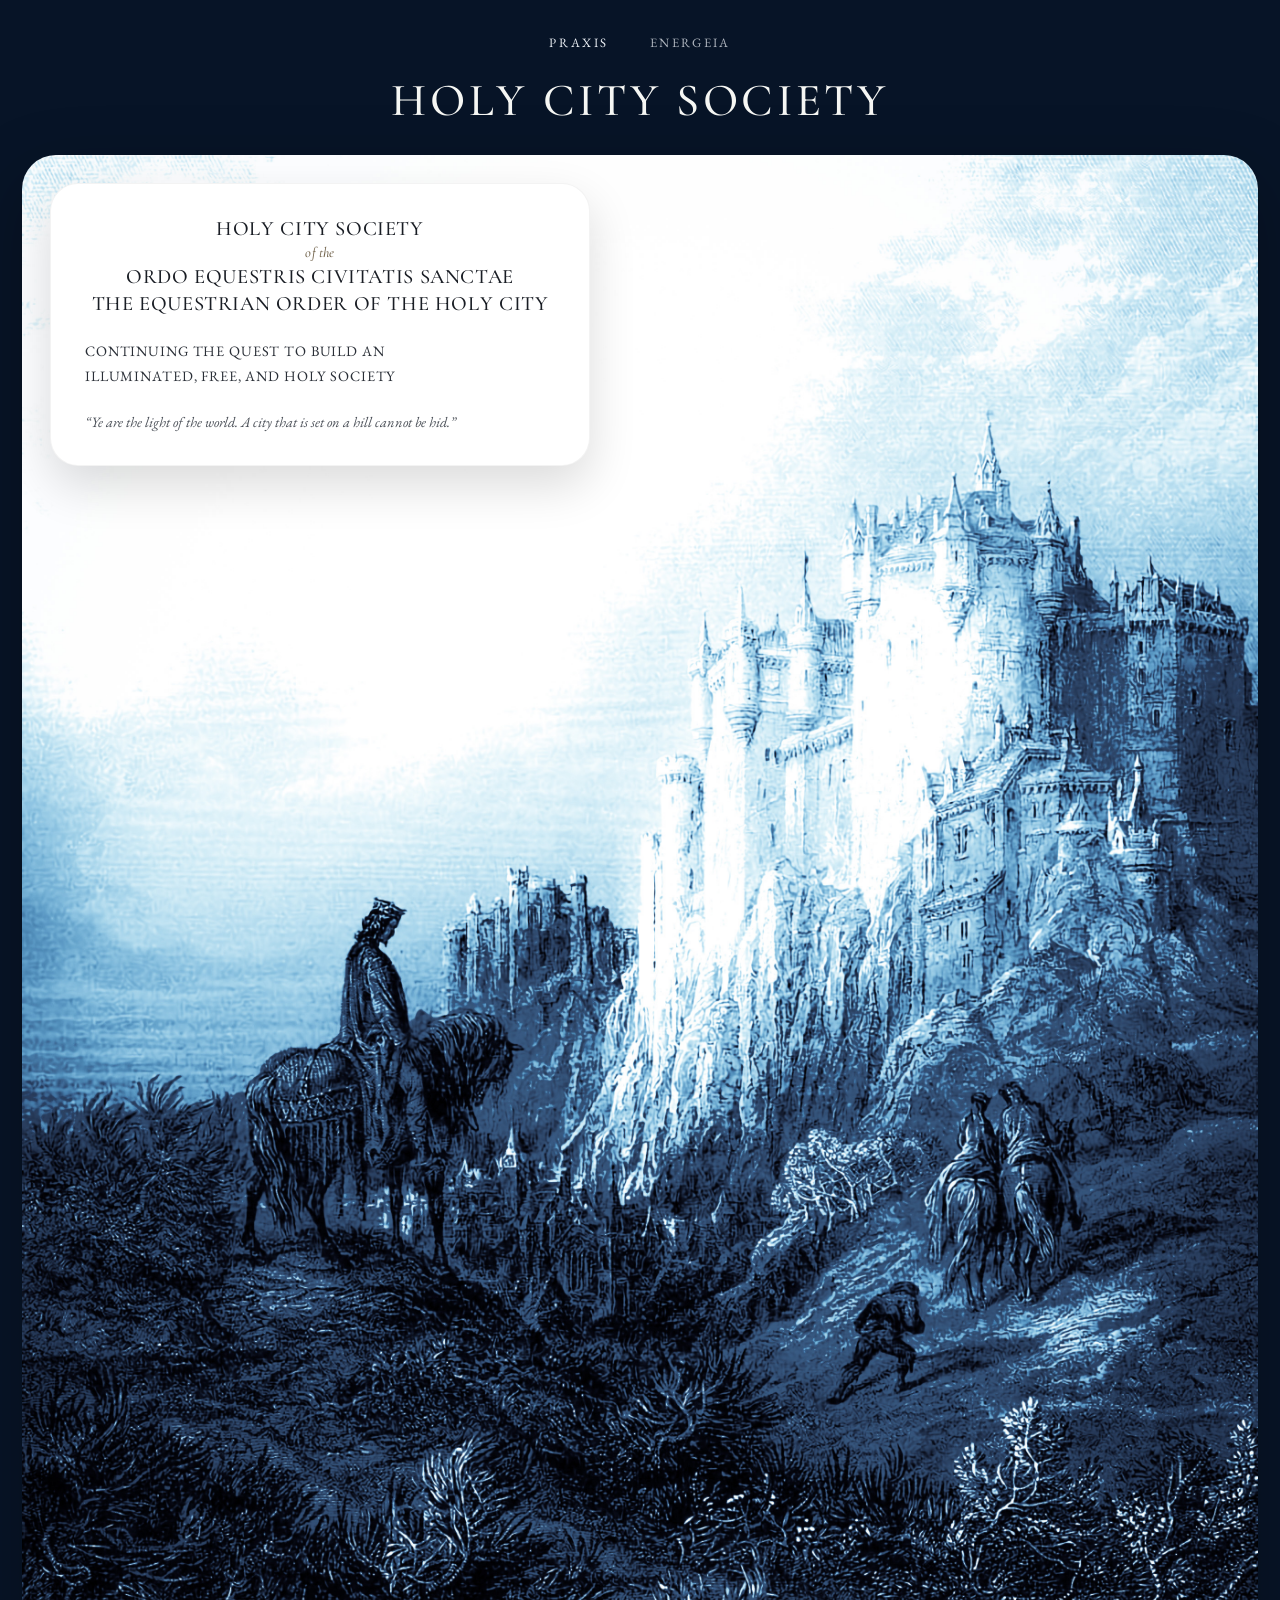
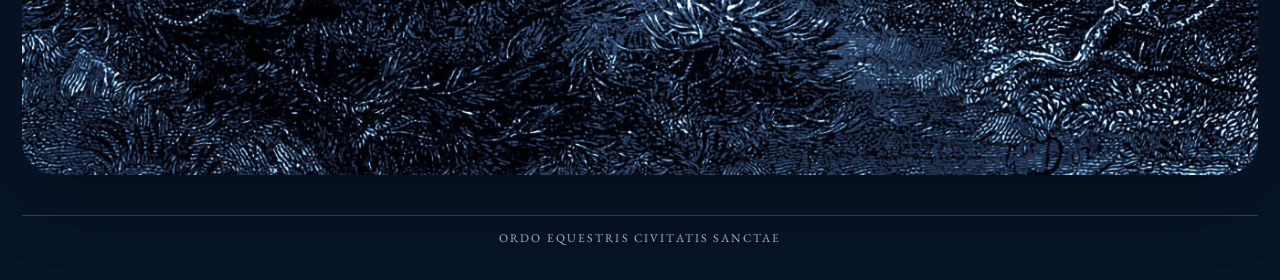
==== commit 66f35b22: "Update index2.html" ====
--- a/index2.html
+++ b/index2.html
@@ -132,10 +132,10 @@
 
     .card-title-line {
       margin: 0;
-      font-size: clamp(1.55rem, 1.95vw, 2.05rem);
+      font-size: clamp(1.28rem, 1.58vw, 1.62rem);
       line-height: 1.04;
       font-weight: 500;
-      letter-spacing: 0.035em;
+      letter-spacing: 0.03em;
       text-transform: uppercase;
       color: var(--ink);
     }
@@ -146,7 +146,7 @@
 
     .card-title-small {
       margin: 6px 0;
-      font-size: clamp(0.92rem, 1vw, 1.02rem);
+      font-size: clamp(0.9rem, 0.95vw, 0.96rem);
       line-height: 1.05;
       font-style: italic;
       font-weight: 500;
@@ -210,11 +210,11 @@
       }
 
       .card-title-line {
-        font-size: 1.7rem;
+        font-size: 1.38rem;
       }
 
       .card-title-small {
-        font-size: 0.95rem;
+        font-size: 0.9rem;
       }
     }
 
@@ -261,12 +261,12 @@
       }
 
       .card-title-line {
-        font-size: 1.2rem;
-        letter-spacing: 0.03em;
+        font-size: 1.02rem;
+        letter-spacing: 0.025em;
       }
 
       .card-title-small {
-        font-size: 0.82rem;
+        font-size: 0.78rem;
       }
 
       .card-body,
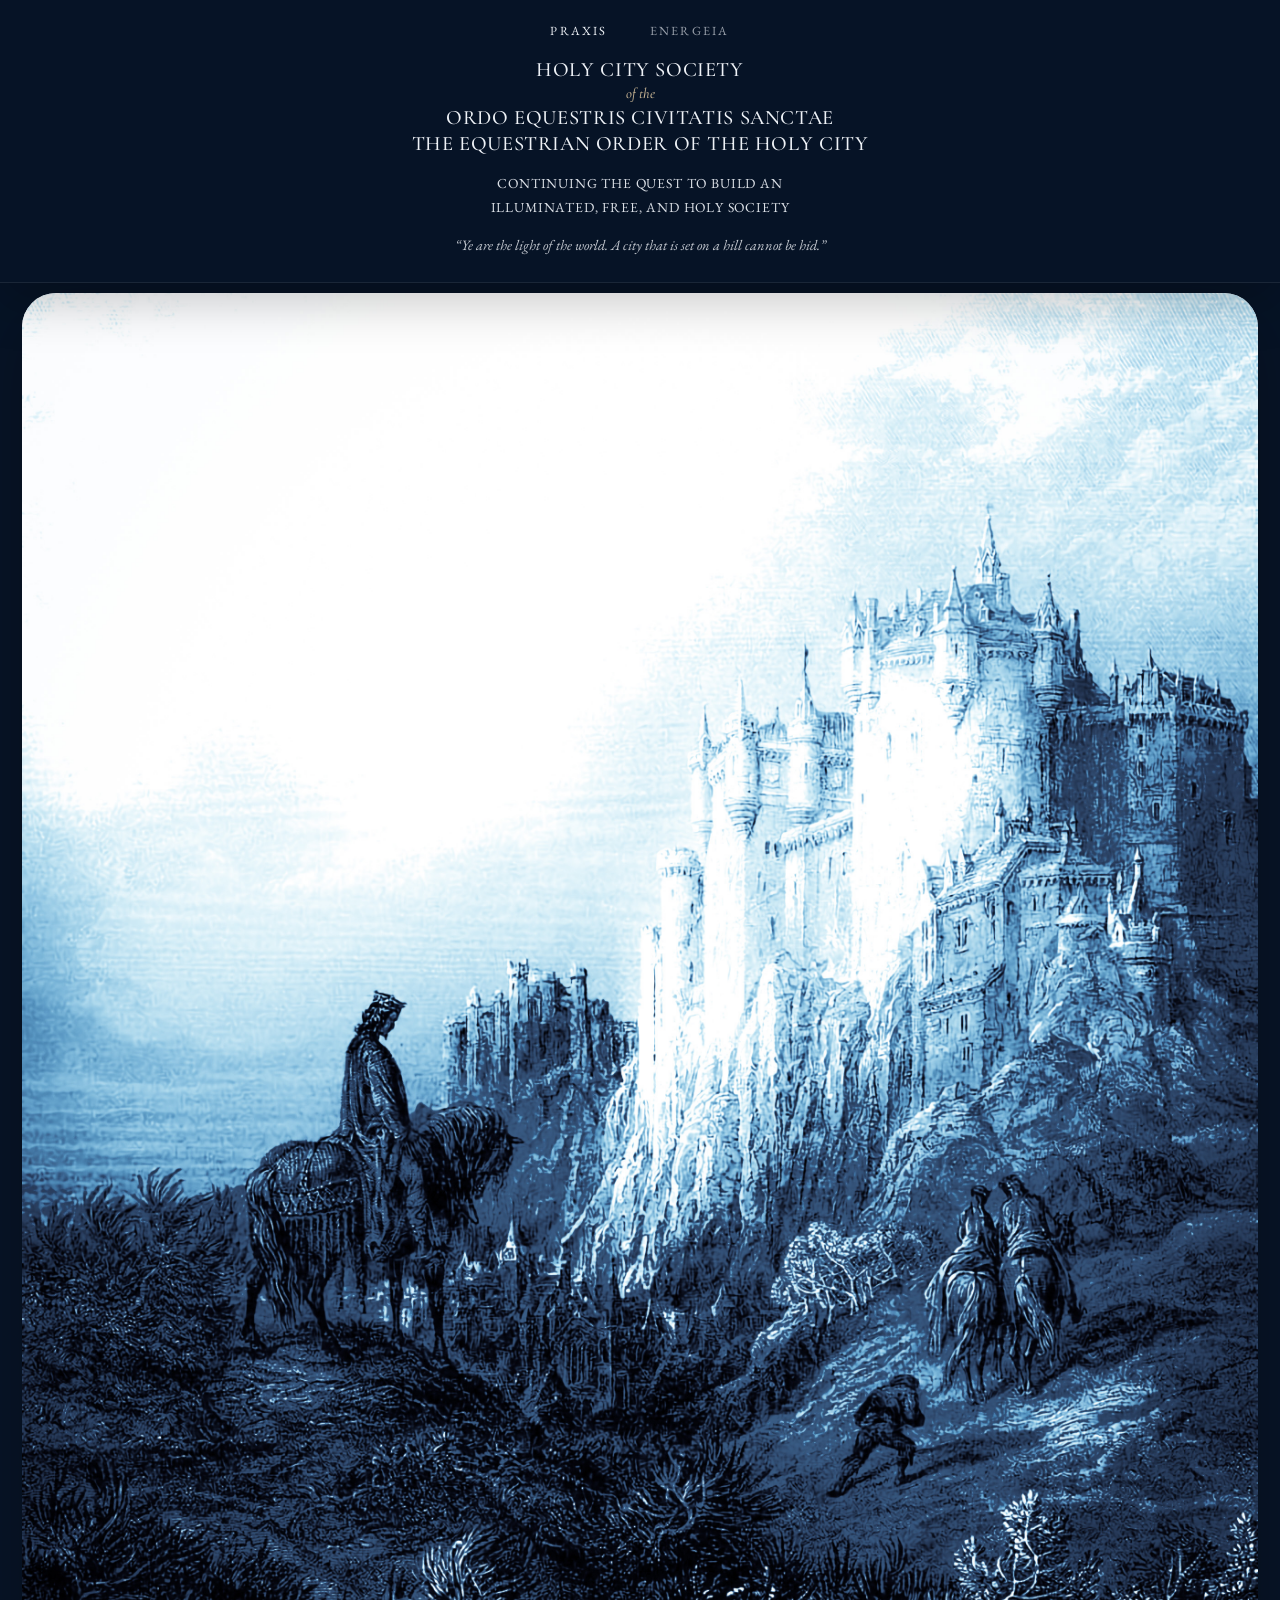
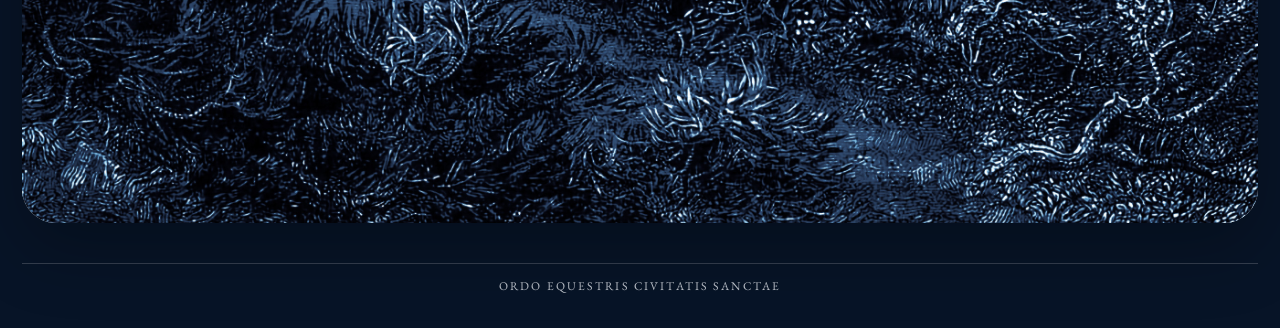
==== commit e2834be3: "Update index2.html" ====
--- a/index2.html
+++ b/index2.html
@@ -11,19 +11,14 @@
     :root {
       --bg: #071427;
       --text: #eef2f7;
-      --muted: rgba(238, 242, 247, 0.74);
+      --muted: rgba(238, 242, 247, 0.78);
+      --muted-soft: rgba(238, 242, 247, 0.64);
       --line: rgba(255, 255, 255, 0.14);
-      --shadow: 0 24px 70px rgba(0, 0, 0, 0.28);
-      --shadow-soft: 0 20px 48px rgba(0, 0, 0, 0.14);
+      --line-soft: rgba(255, 255, 255, 0.08);
+      --shadow: 0 18px 48px rgba(0, 0, 0, 0.22);
       --radius: 34px;
-      --radius-card: 28px;
       --shell: 1280px;
-      --card-bg: #ffffff;
-      --card-line: rgba(24, 28, 34, 0.05);
-      --ink: #191d24;
-      --ink-soft: #74664f;
-      --body-ink: #2a2f37;
-      --quote-ink: #4a4f57;
+      --gold-soft: rgba(214, 193, 156, 0.9);
     }
 
     * {
@@ -55,19 +50,47 @@
     }
 
     .site-header {
-      padding-top: 34px;
-      padding-bottom: 22px;
+      position: sticky;
+      top: 0;
+      z-index: 50;
+      transition:
+        background-color 220ms ease,
+        backdrop-filter 220ms ease,
+        border-color 220ms ease,
+        box-shadow 220ms ease,
+        padding 220ms ease;
+      background: rgba(7, 20, 39, 0.94);
+      border-bottom: 1px solid var(--line-soft);
+      box-shadow: var(--shadow);
+    }
+
+    .site-header.is-scrolled {
+      background: rgba(7, 20, 39, 0.14);
+      backdrop-filter: blur(3px);
+      -webkit-backdrop-filter: blur(3px);
+      border-bottom-color: rgba(255, 255, 255, 0.04);
+      box-shadow: none;
+    }
+
+    .header-inner {
+      padding: 22px 0 24px;
+      transition: padding 220ms ease;
+    }
+
+    .site-header.is-scrolled .header-inner {
+      padding: 12px 0 14px;
     }
 
     .top-nav {
       display: flex;
       justify-content: center;
       gap: 42px;
-      margin-bottom: 28px;
+      margin-bottom: 20px;
       text-transform: uppercase;
       letter-spacing: 0.18em;
-      font-size: 0.8rem;
-      color: var(--muted);
+      font-size: 0.78rem;
+      color: var(--muted-soft);
+      transition: margin 220ms ease, opacity 220ms ease;
     }
 
     .top-nav a:hover,
@@ -75,28 +98,86 @@
       color: var(--text);
     }
 
-    .page-wordmark {
+    .site-header.is-scrolled .top-nav {
+      margin-bottom: 10px;
+    }
+
+    .title-block {
       text-align: center;
-    }
-
-    .page-wordmark-main {
+      max-width: 980px;
+      margin: 0 auto;
+      transition: transform 220ms ease, opacity 220ms ease;
+    }
+
+    .title-line {
+      margin: 0;
       font-family: "Cormorant Garamond", Cochin, Garamond, serif;
-      font-size: clamp(2.1rem, 3.6vw, 4.2rem);
-      line-height: 0.95;
+      font-size: clamp(1.28rem, 1.52vw, 1.56rem);
+      line-height: 1.04;
       font-weight: 500;
-      letter-spacing: 0.08em;
+      letter-spacing: 0.03em;
       text-transform: uppercase;
-      color: #f6f7f4;
+      color: var(--text);
+      text-wrap: balance;
+    }
+
+    .title-line + .title-line {
+      margin-top: 4px;
+    }
+
+    .title-small {
+      margin: 6px 0;
+      font-family: "Cormorant Garamond", Cochin, Garamond, serif;
+      font-size: clamp(0.92rem, 0.96vw, 1rem);
+      line-height: 1.02;
+      font-style: italic;
+      font-weight: 500;
+      color: var(--gold-soft);
+    }
+
+    .header-body {
+      max-width: 760px;
+      margin: 18px auto 0;
+      transition: margin 220ms ease, opacity 220ms ease, max-height 220ms ease;
+    }
+
+    .site-header.is-scrolled .header-body {
+      opacity: 0;
+      max-height: 0;
+      overflow: hidden;
+      margin-top: 0;
+    }
+
+    .header-copy {
+      margin: 0 0 14px;
+      font-size: 0.86rem;
+      line-height: 1.72;
+      letter-spacing: 0.06em;
+      text-transform: uppercase;
+      text-align: center;
+      color: rgba(238, 242, 247, 0.92);
+      text-wrap: balance;
+    }
+
+    .header-quote {
+      margin: 0;
+      font-size: 0.9rem;
+      line-height: 1.72;
+      font-style: italic;
+      text-align: center;
+      color: rgba(238, 242, 247, 0.82);
+      text-wrap: balance;
     }
 
     .hero-panel {
       position: relative;
-      margin-top: 10px;
-      margin-bottom: 40px;
-      min-height: 180vh;
+      width: min(calc(100% - 44px), var(--shell));
+      margin: 10px auto 40px;
+      min-height: 170vh;
       border-radius: var(--radius);
       overflow: hidden;
-      box-shadow: var(--shadow);
+      box-shadow: 0 24px 70px rgba(0, 0, 0, 0.28);
+      background: #dfe8f0;
     }
 
     .hero-image {
@@ -105,84 +186,20 @@
       background: url("B34EE0E8-7698-45C1-A5B6-EF87853A96F7.jpeg") center center / cover no-repeat;
     }
 
-    .hero-overlay {
+    .hero-spacer {
       position: relative;
-      z-index: 2;
-      min-height: 180vh;
-      padding: 28px;
-    }
-
-    .hero-card {
-      position: sticky;
-      top: 28px;
-      width: min(540px, calc(100% - 28px));
-      padding: 34px 34px 30px;
-      background: var(--card-bg);
-      color: var(--ink);
-      border: 1px solid var(--card-line);
-      border-radius: var(--radius-card);
-      box-shadow: var(--shadow-soft);
-    }
-
-    .card-title-block {
-      margin-bottom: 24px;
-      text-align: center;
-      font-family: "Cormorant Garamond", Cochin, Garamond, serif;
-    }
-
-    .card-title-line {
-      margin: 0;
-      font-size: clamp(1.28rem, 1.58vw, 1.62rem);
-      line-height: 1.04;
-      font-weight: 500;
-      letter-spacing: 0.03em;
-      text-transform: uppercase;
-      color: var(--ink);
-    }
-
-    .card-title-line + .card-title-line {
-      margin-top: 6px;
-    }
-
-    .card-title-small {
-      margin: 6px 0;
-      font-size: clamp(0.9rem, 0.95vw, 0.96rem);
-      line-height: 1.05;
-      font-style: italic;
-      font-weight: 500;
-      letter-spacing: 0.015em;
-      text-transform: none;
-      color: var(--ink-soft);
-    }
-
-    .card-body {
-      margin: 0 0 22px;
-      font-size: 0.9rem;
-      line-height: 1.72;
-      letter-spacing: 0.06em;
-      text-transform: uppercase;
-      color: var(--body-ink);
-      text-align: left;
-    }
-
-    .card-quote {
-      margin: 0;
-      font-size: 0.9rem;
-      line-height: 1.72;
-      font-style: italic;
-      color: var(--quote-ink);
-      text-align: left;
+      min-height: 170vh;
     }
 
     .site-footer {
-      padding-bottom: 34px;
+      padding: 0 0 34px;
     }
 
     .footer-rule {
-      width: 100%;
+      width: min(calc(100% - 44px), var(--shell));
+      margin: 0 auto 14px;
       height: 1px;
       background: rgba(255, 255, 255, 0.18);
-      margin-bottom: 14px;
     }
 
     .footer-copy {
@@ -194,129 +211,124 @@
     }
 
     @media (max-width: 980px) {
+      .header-inner {
+        padding: 18px 0 20px;
+      }
+
+      .top-nav {
+        gap: 28px;
+        font-size: 0.74rem;
+      }
+
+      .title-line {
+        font-size: 1.18rem;
+      }
+
+      .header-copy,
+      .header-quote {
+        font-size: 0.84rem;
+      }
+
       .hero-panel,
-      .hero-overlay {
+      .hero-spacer {
         min-height: 130vh;
       }
-
-      .hero-overlay {
-        padding: 20px;
-      }
-
-      .hero-card {
-        top: 20px;
-        width: min(500px, 100%);
-        padding: 28px 24px 24px;
-      }
-
-      .card-title-line {
-        font-size: 1.38rem;
-      }
-
-      .card-title-small {
-        font-size: 0.9rem;
-      }
     }
 
     @media (max-width: 640px) {
-      .shell {
+      .shell,
+      .hero-panel,
+      .footer-rule {
         width: min(calc(100% - 24px), var(--shell));
-      }
-
-      .site-header {
-        padding-top: 22px;
       }
 
       .top-nav {
         gap: 18px;
-        margin-bottom: 18px;
-        font-size: 0.7rem;
+        margin-bottom: 14px;
+        font-size: 0.68rem;
         letter-spacing: 0.14em;
         flex-wrap: wrap;
       }
 
-      .page-wordmark-main {
-        font-size: 2rem;
-        letter-spacing: 0.06em;
-      }
-
-      .hero-panel,
-      .hero-overlay {
-        min-height: 110vh;
+      .title-line {
+        font-size: 0.98rem;
+        letter-spacing: 0.025em;
+      }
+
+      .title-small {
+        font-size: 0.78rem;
+      }
+
+      .header-copy,
+      .header-quote {
+        font-size: 0.8rem;
       }
 
       .hero-panel {
         border-radius: 22px;
-      }
-
-      .hero-overlay {
-        padding: 12px;
-      }
-
-      .hero-card {
-        top: 12px;
-        width: 100%;
-        padding: 22px 18px 18px;
-        border-radius: 18px;
-      }
-
-      .card-title-line {
-        font-size: 1.02rem;
-        letter-spacing: 0.025em;
-      }
-
-      .card-title-small {
-        font-size: 0.78rem;
-      }
-
-      .card-body,
-      .card-quote {
-        font-size: 0.82rem;
+        margin-top: 8px;
+      }
+
+      .hero-panel,
+      .hero-spacer {
+        min-height: 110vh;
       }
     }
   </style>
 </head>
 <body>
-  <header class="site-header shell">
-    <nav class="top-nav" aria-label="Primary">
-      <a href="index.html" aria-current="page">Praxis</a>
-      <a href="virtues.html">Energeia</a>
-    </nav>
-
-    <div class="page-wordmark" aria-label="Holy City Society">
-      <div class="page-wordmark-main">Holy City Society</div>
+  <header class="site-header" id="siteHeader">
+    <div class="shell header-inner">
+      <nav class="top-nav" aria-label="Primary">
+        <a href="index.html" aria-current="page">Praxis</a>
+        <a href="virtues.html">Energeia</a>
+      </nav>
+
+      <div class="title-block">
+        <h1 class="title-line">Holy City Society</h1>
+        <p class="title-small">of the</p>
+        <p class="title-line">Ordo Equestris Civitatis Sanctae</p>
+        <p class="title-line">The Equestrian Order of the Holy City</p>
+      </div>
+
+      <div class="header-body">
+        <p class="header-copy">
+          Continuing the quest to build an<br>
+          illuminated, free, and holy society
+        </p>
+
+        <p class="header-quote">
+          “Ye are the light of the world. A city that is set on a hill cannot be hid.”
+        </p>
+      </div>
     </div>
   </header>
 
-  <main class="shell">
-    <section class="hero-panel" aria-labelledby="card-title-main">
+  <main>
+    <section class="hero-panel" aria-label="Holy City image panel">
       <div class="hero-image" role="img" aria-label="Blue engraved holy city on a hill with mounted riders"></div>
-
-      <div class="hero-overlay">
-        <div class="hero-card">
-          <div class="card-title-block">
-            <h1 class="card-title-line" id="card-title-main">Holy City Society</h1>
-            <p class="card-title-small">of the</p>
-            <p class="card-title-line">Ordo Equestris Civitatis Sanctae</p>
-            <p class="card-title-line">The Equestrian Order of the Holy City</p>
-          </div>
-
-          <p class="card-body">
-            Continuing the quest to build an<br>
-            illuminated, free, and holy society
-          </p>
-
-          <p class="card-quote">
-            “Ye are the light of the world. A city that is set on a hill cannot be hid.”
-          </p>
-        </div>
-      </div>
+      <div class="hero-spacer"></div>
     </section>
   </main>
 
-  <footer class="site-footer shell">
+  <footer class="site-footer">
     <div class="footer-rule"></div>
     <div class="footer-copy">Ordo Equestris Civitatis Sanctae</div>
   </footer>
+
+  <script>
+    const header = document.getElementById('siteHeader');
+
+    function updateHeaderState() {
+      if (window.scrollY > 40) {
+        header.classList.add('is-scrolled');
+      } else {
+        header.classList.remove('is-scrolled');
+      }
+    }
+
+    updateHeaderState();
+    window.addEventListener('scroll', updateHeaderState, { passive: true });
+  </script>
 </body>
 </html>
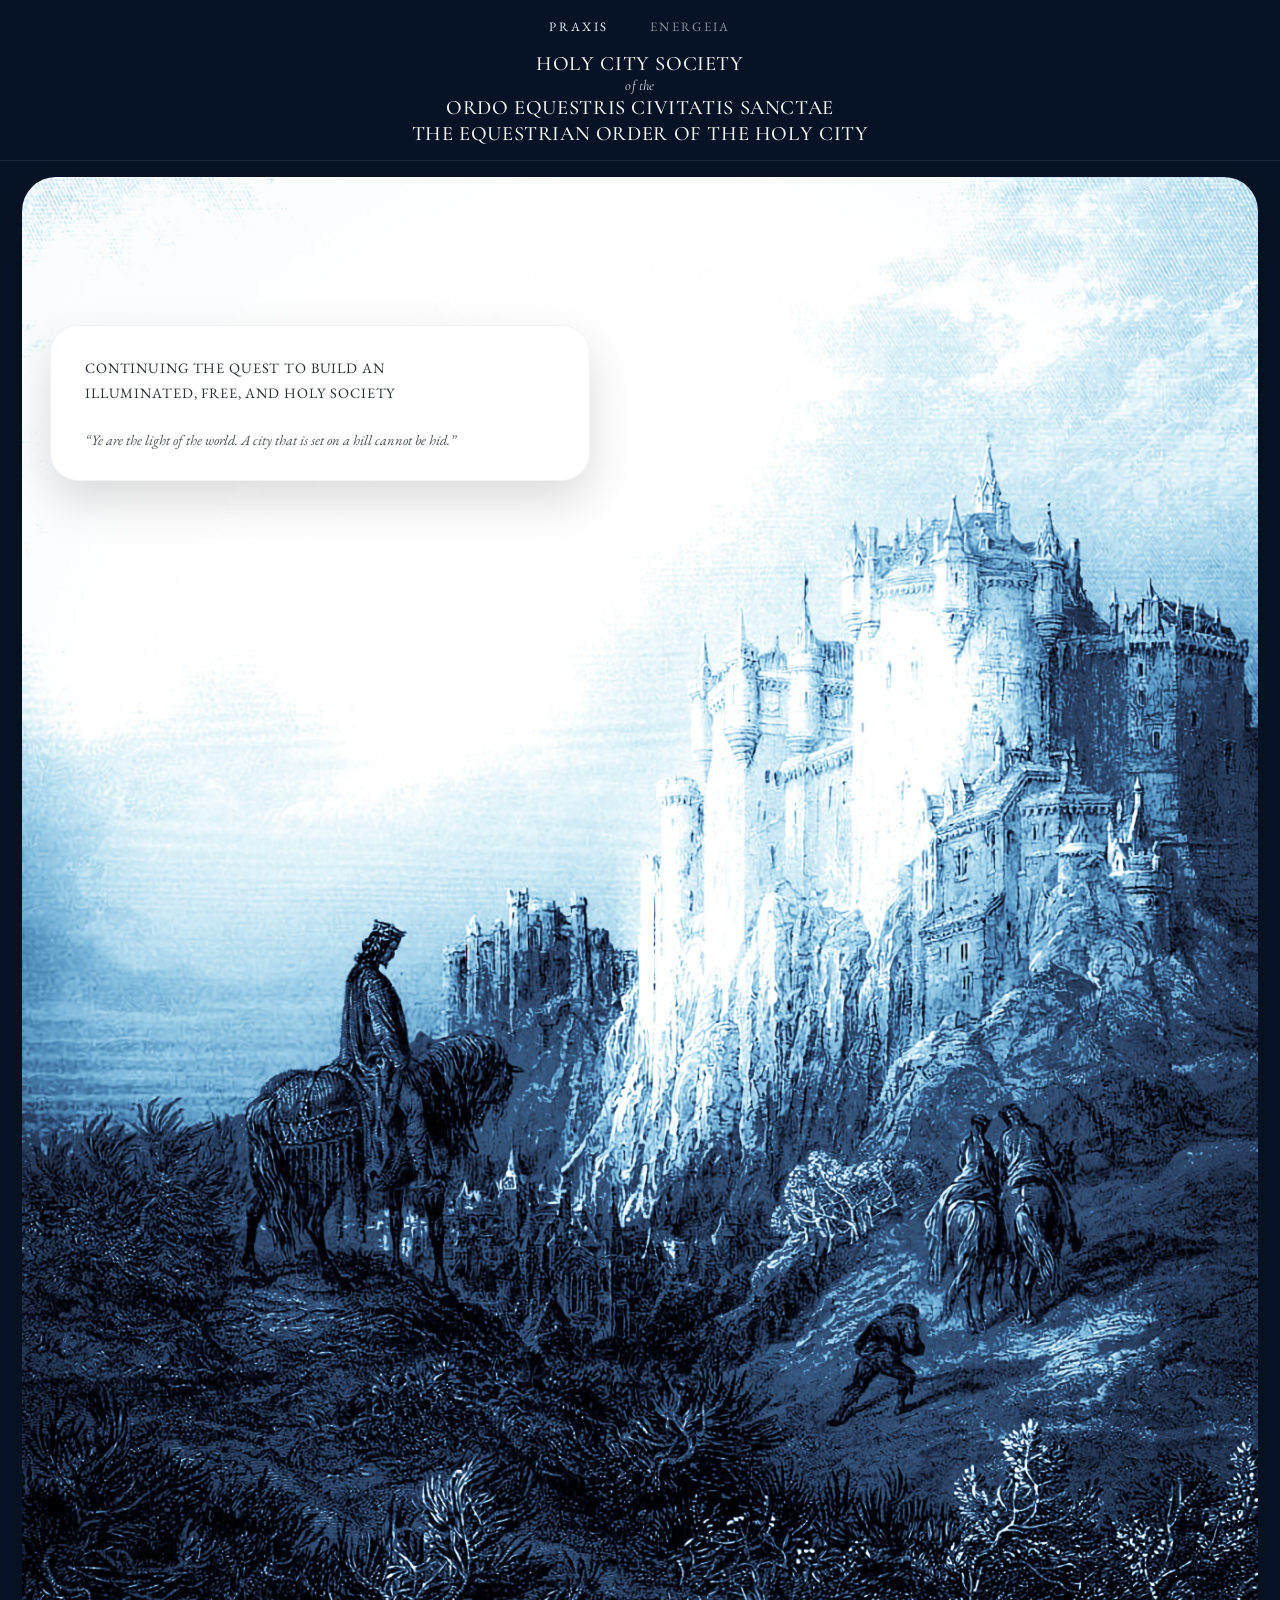
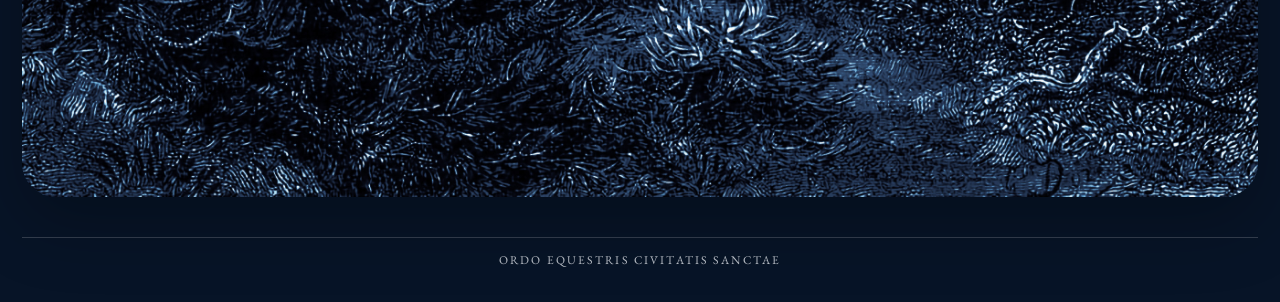
==== commit 63f17027: "Update index2.html" ====
--- a/index2.html
+++ b/index2.html
@@ -12,13 +12,22 @@
       --bg: #071427;
       --text: #eef2f7;
       --muted: rgba(238, 242, 247, 0.78);
-      --muted-soft: rgba(238, 242, 247, 0.64);
+      --muted-soft: rgba(238, 242, 247, 0.58);
       --line: rgba(255, 255, 255, 0.14);
-      --line-soft: rgba(255, 255, 255, 0.08);
-      --shadow: 0 18px 48px rgba(0, 0, 0, 0.22);
+      --shadow: 0 24px 70px rgba(0, 0, 0, 0.28);
+      --shadow-soft: 0 20px 48px rgba(0, 0, 0, 0.14);
       --radius: 34px;
+      --radius-card: 28px;
       --shell: 1280px;
-      --gold-soft: rgba(214, 193, 156, 0.9);
+      --card-bg: #ffffff;
+      --card-line: rgba(24, 28, 34, 0.05);
+      --ink: #191d24;
+      --ink-soft: #74664f;
+      --body-ink: #2a2f37;
+      --quote-ink: #4a4f57;
+      --header-bg: rgba(7, 20, 39, 0.88);
+      --header-bg-scrolled: rgba(7, 20, 39, 0.16);
+      --header-border: rgba(255, 255, 255, 0.08);
     }
 
     * {
@@ -53,44 +62,40 @@
       position: sticky;
       top: 0;
       z-index: 50;
+      padding-top: 18px;
+      padding-bottom: 16px;
+      background: var(--header-bg);
+      backdrop-filter: blur(12px);
+      border-bottom: 1px solid var(--header-border);
       transition:
-        background-color 220ms ease,
+        background 220ms ease,
+        border-color 220ms ease,
         backdrop-filter 220ms ease,
-        border-color 220ms ease,
-        box-shadow 220ms ease,
         padding 220ms ease;
-      background: rgba(7, 20, 39, 0.94);
-      border-bottom: 1px solid var(--line-soft);
-      box-shadow: var(--shadow);
-    }
-
-    .site-header.is-scrolled {
-      background: rgba(7, 20, 39, 0.14);
-      backdrop-filter: blur(3px);
-      -webkit-backdrop-filter: blur(3px);
-      border-bottom-color: rgba(255, 255, 255, 0.04);
-      box-shadow: none;
-    }
-
-    .header-inner {
-      padding: 22px 0 24px;
-      transition: padding 220ms ease;
-    }
-
-    .site-header.is-scrolled .header-inner {
-      padding: 12px 0 14px;
+    }
+
+    body.scrolled .site-header {
+      background: var(--header-bg-scrolled);
+      border-bottom-color: transparent;
+      backdrop-filter: blur(4px);
+      padding-top: 12px;
+      padding-bottom: 12px;
     }
 
     .top-nav {
       display: flex;
       justify-content: center;
       gap: 42px;
-      margin-bottom: 20px;
+      margin-bottom: 18px;
       text-transform: uppercase;
       letter-spacing: 0.18em;
-      font-size: 0.78rem;
+      font-size: 0.8rem;
       color: var(--muted-soft);
-      transition: margin 220ms ease, opacity 220ms ease;
+      transition: margin 220ms ease;
+    }
+
+    body.scrolled .top-nav {
+      margin-bottom: 12px;
     }
 
     .top-nav a:hover,
@@ -98,108 +103,123 @@
       color: var(--text);
     }
 
-    .site-header.is-scrolled .top-nav {
-      margin-bottom: 10px;
-    }
-
-    .title-block {
+    .header-titles {
       text-align: center;
-      max-width: 980px;
-      margin: 0 auto;
-      transition: transform 220ms ease, opacity 220ms ease;
-    }
-
-    .title-line {
+      font-family: "Cormorant Garamond", Cochin, Garamond, serif;
+      color: #f6f7f4;
+    }
+
+    .header-title-line {
       margin: 0;
-      font-family: "Cormorant Garamond", Cochin, Garamond, serif;
-      font-size: clamp(1.28rem, 1.52vw, 1.56rem);
+      font-size: clamp(1.28rem, 1.58vw, 1.62rem);
       line-height: 1.04;
       font-weight: 500;
       letter-spacing: 0.03em;
       text-transform: uppercase;
-      color: var(--text);
-      text-wrap: balance;
-    }
-
-    .title-line + .title-line {
+      transition:
+        font-size 220ms ease,
+        line-height 220ms ease,
+        opacity 220ms ease;
+    }
+
+    .header-title-line + .header-title-line {
       margin-top: 4px;
     }
 
-    .title-small {
-      margin: 6px 0;
-      font-family: "Cormorant Garamond", Cochin, Garamond, serif;
-      font-size: clamp(0.92rem, 0.96vw, 1rem);
-      line-height: 1.02;
+    .header-title-small {
+      margin: 4px 0;
+      font-size: clamp(0.9rem, 0.95vw, 0.96rem);
+      line-height: 1.05;
       font-style: italic;
       font-weight: 500;
-      color: var(--gold-soft);
-    }
-
-    .header-body {
-      max-width: 760px;
-      margin: 18px auto 0;
-      transition: margin 220ms ease, opacity 220ms ease, max-height 220ms ease;
-    }
-
-    .site-header.is-scrolled .header-body {
-      opacity: 0;
-      max-height: 0;
+      letter-spacing: 0.015em;
+      text-transform: none;
+      color: var(--muted);
+      transition:
+        font-size 220ms ease,
+        opacity 220ms ease,
+        margin 220ms ease;
+    }
+
+    body.scrolled .header-title-line {
+      font-size: clamp(1.02rem, 1.22vw, 1.16rem);
+      line-height: 1;
+    }
+
+    body.scrolled .header-title-small {
+      font-size: 0.78rem;
+      margin: 2px 0;
+      opacity: 0.92;
+    }
+
+    .hero-panel {
+      position: relative;
+      margin-top: 16px;
+      margin-bottom: 40px;
+      min-height: 180vh;
+      border-radius: var(--radius);
       overflow: hidden;
-      margin-top: 0;
-    }
-
-    .header-copy {
-      margin: 0 0 14px;
-      font-size: 0.86rem;
+      box-shadow: var(--shadow);
+    }
+
+    .hero-image {
+      position: absolute;
+      inset: 0;
+      background: url("B34EE0E8-7698-45C1-A5B6-EF87853A96F7.jpeg") center center / cover no-repeat;
+    }
+
+    .hero-overlay {
+      position: relative;
+      z-index: 2;
+      min-height: 180vh;
+      padding: 28px;
+    }
+
+    .hero-card {
+      position: sticky;
+      top: 148px;
+      width: min(540px, calc(100% - 28px));
+      padding: 30px 34px 28px;
+      background: var(--card-bg);
+      color: var(--ink);
+      border: 1px solid var(--card-line);
+      border-radius: var(--radius-card);
+      box-shadow: var(--shadow-soft);
+      transition: top 220ms ease;
+    }
+
+    body.scrolled .hero-card {
+      top: 104px;
+    }
+
+    .card-body {
+      margin: 0 0 22px;
+      font-size: 0.9rem;
       line-height: 1.72;
       letter-spacing: 0.06em;
       text-transform: uppercase;
-      text-align: center;
-      color: rgba(238, 242, 247, 0.92);
-      text-wrap: balance;
-    }
-
-    .header-quote {
+      color: var(--body-ink);
+      text-align: left;
+    }
+
+    .card-quote {
       margin: 0;
       font-size: 0.9rem;
       line-height: 1.72;
       font-style: italic;
-      text-align: center;
-      color: rgba(238, 242, 247, 0.82);
-      text-wrap: balance;
-    }
-
-    .hero-panel {
-      position: relative;
-      width: min(calc(100% - 44px), var(--shell));
-      margin: 10px auto 40px;
-      min-height: 170vh;
-      border-radius: var(--radius);
-      overflow: hidden;
-      box-shadow: 0 24px 70px rgba(0, 0, 0, 0.28);
-      background: #dfe8f0;
-    }
-
-    .hero-image {
-      position: absolute;
-      inset: 0;
-      background: url("B34EE0E8-7698-45C1-A5B6-EF87853A96F7.jpeg") center center / cover no-repeat;
-    }
-
-    .hero-spacer {
-      position: relative;
-      min-height: 170vh;
+      color: var(--quote-ink);
+      text-align: left;
     }
 
     .site-footer {
-      padding: 0 0 34px;
+      padding-bottom: 34px;
     }
 
     .footer-rule {
-      width: min(calc(100% - 44px), var(--shell));
-      margin: 0 auto 14px;
+      width: 100%;
       height: 1px;
       background: rgba(255, 255, 255, 0.18);
+      margin-bottom: 14px;
     }
 
     .footer-copy {
@@ -211,124 +231,156 @@
     }
 
     @media (max-width: 980px) {
-      .header-inner {
-        padding: 18px 0 20px;
-      }
-
-      .top-nav {
-        gap: 28px;
-        font-size: 0.74rem;
-      }
-
-      .title-line {
-        font-size: 1.18rem;
-      }
-
-      .header-copy,
-      .header-quote {
-        font-size: 0.84rem;
-      }
-
       .hero-panel,
-      .hero-spacer {
+      .hero-overlay {
         min-height: 130vh;
       }
+
+      .hero-overlay {
+        padding: 20px;
+      }
+
+      .hero-card {
+        top: 136px;
+        width: min(500px, 100%);
+        padding: 28px 24px 24px;
+      }
+
+      body.scrolled .hero-card {
+        top: 92px;
+      }
+
+      .header-title-line {
+        font-size: 1.38rem;
+      }
+
+      .header-title-small {
+        font-size: 0.9rem;
+      }
+
+      body.scrolled .header-title-line {
+        font-size: 1.04rem;
+      }
     }
 
     @media (max-width: 640px) {
-      .shell,
-      .hero-panel,
-      .footer-rule {
+      .shell {
         width: min(calc(100% - 24px), var(--shell));
+      }
+
+      .site-header {
+        padding-top: 14px;
+        padding-bottom: 12px;
       }
 
       .top-nav {
         gap: 18px;
-        margin-bottom: 14px;
-        font-size: 0.68rem;
+        margin-bottom: 12px;
+        font-size: 0.7rem;
         letter-spacing: 0.14em;
         flex-wrap: wrap;
       }
 
-      .title-line {
-        font-size: 0.98rem;
+      .header-title-line {
+        font-size: 1.02rem;
         letter-spacing: 0.025em;
       }
 
-      .title-small {
+      .header-title-small {
         font-size: 0.78rem;
       }
 
-      .header-copy,
-      .header-quote {
-        font-size: 0.8rem;
+      body.scrolled .header-title-line {
+        font-size: 0.88rem;
+      }
+
+      body.scrolled .header-title-small {
+        font-size: 0.7rem;
+      }
+
+      .hero-panel,
+      .hero-overlay {
+        min-height: 110vh;
       }
 
       .hero-panel {
         border-radius: 22px;
-        margin-top: 8px;
-      }
-
-      .hero-panel,
-      .hero-spacer {
-        min-height: 110vh;
+      }
+
+      .hero-overlay {
+        padding: 12px;
+      }
+
+      .hero-card {
+        top: 118px;
+        width: 100%;
+        padding: 22px 18px 18px;
+        border-radius: 18px;
+      }
+
+      body.scrolled .hero-card {
+        top: 88px;
+      }
+
+      .card-body,
+      .card-quote {
+        font-size: 0.82rem;
       }
     }
   </style>
 </head>
 <body>
-  <header class="site-header" id="siteHeader">
-    <div class="shell header-inner">
+  <header class="site-header">
+    <div class="shell">
       <nav class="top-nav" aria-label="Primary">
         <a href="index.html" aria-current="page">Praxis</a>
         <a href="virtues.html">Energeia</a>
       </nav>
 
-      <div class="title-block">
-        <h1 class="title-line">Holy City Society</h1>
-        <p class="title-small">of the</p>
-        <p class="title-line">Ordo Equestris Civitatis Sanctae</p>
-        <p class="title-line">The Equestrian Order of the Holy City</p>
-      </div>
-
-      <div class="header-body">
-        <p class="header-copy">
-          Continuing the quest to build an<br>
-          illuminated, free, and holy society
-        </p>
-
-        <p class="header-quote">
-          “Ye are the light of the world. A city that is set on a hill cannot be hid.”
-        </p>
+      <div class="header-titles" aria-label="Holy City Society of the Ordo Equestris Civitatis Sanctae">
+        <h1 class="header-title-line">Holy City Society</h1>
+        <p class="header-title-small">of the</p>
+        <p class="header-title-line">Ordo Equestris Civitatis Sanctae</p>
+        <p class="header-title-line">The Equestrian Order of the Holy City</p>
       </div>
     </div>
   </header>
 
-  <main>
-    <section class="hero-panel" aria-label="Holy City image panel">
+  <main class="shell">
+    <section class="hero-panel" aria-label="Holy City Society hero panel">
       <div class="hero-image" role="img" aria-label="Blue engraved holy city on a hill with mounted riders"></div>
-      <div class="hero-spacer"></div>
+
+      <div class="hero-overlay">
+        <div class="hero-card">
+          <p class="card-body">
+            Continuing the quest to build an<br>
+            illuminated, free, and holy society
+          </p>
+
+          <p class="card-quote">
+            “Ye are the light of the world. A city that is set on a hill cannot be hid.”
+          </p>
+        </div>
+      </div>
     </section>
   </main>
 
-  <footer class="site-footer">
+  <footer class="site-footer shell">
     <div class="footer-rule"></div>
     <div class="footer-copy">Ordo Equestris Civitatis Sanctae</div>
   </footer>
 
   <script>
-    const header = document.getElementById('siteHeader');
-
-    function updateHeaderState() {
-      if (window.scrollY > 40) {
-        header.classList.add('is-scrolled');
+    const setScrolledState = () => {
+      if (window.scrollY > 24) {
+        document.body.classList.add('scrolled');
       } else {
-        header.classList.remove('is-scrolled');
-      }
-    }
-
-    updateHeaderState();
-    window.addEventListener('scroll', updateHeaderState, { passive: true });
+        document.body.classList.remove('scrolled');
+      }
+    };
+
+    setScrolledState();
+    window.addEventListener('scroll', setScrolledState, { passive: true });
   </script>
 </body>
 </html>
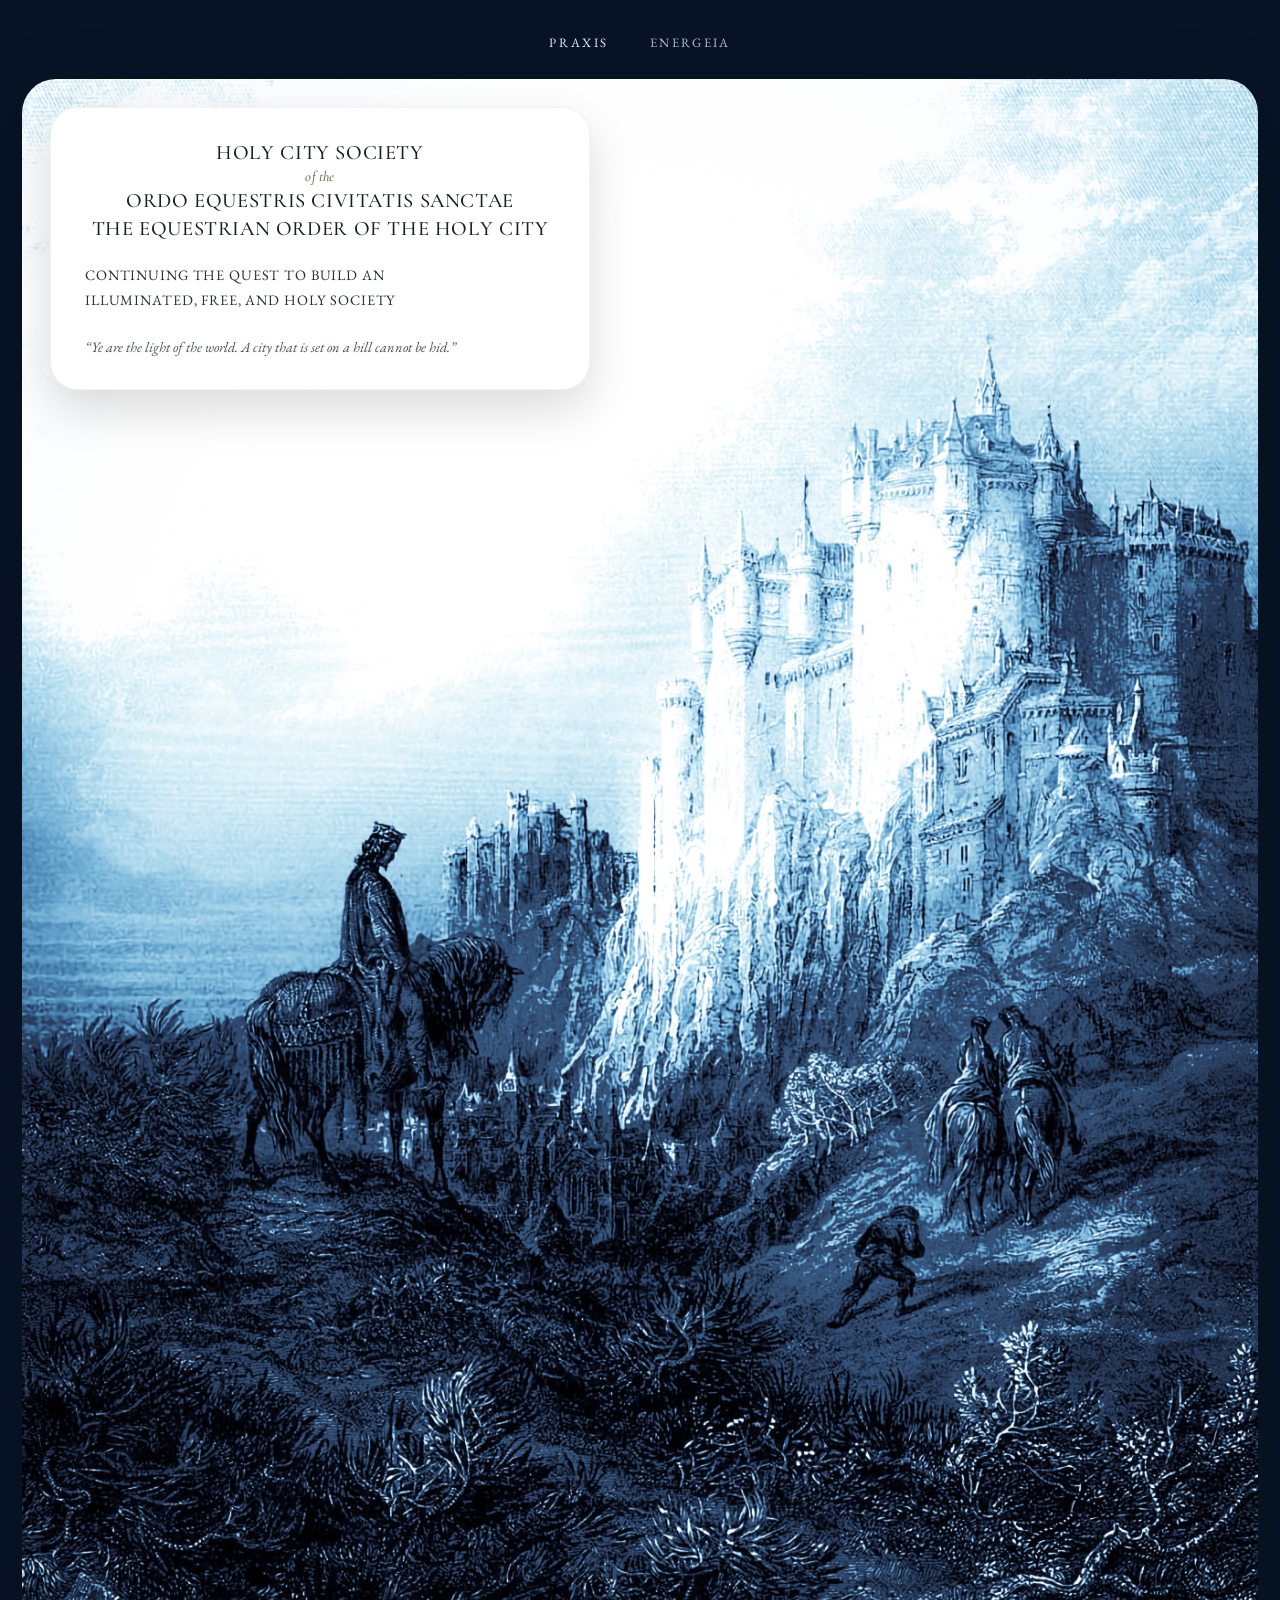
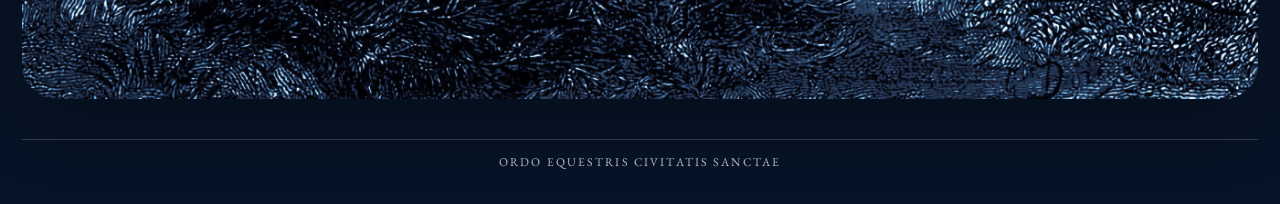
==== commit 1e5486ec: "Update index2.html" ====
--- a/index2.html
+++ b/index2.html
@@ -12,7 +12,6 @@
       --bg: #071427;
       --text: #eef2f7;
       --muted: rgba(238, 242, 247, 0.78);
-      --muted-soft: rgba(238, 242, 247, 0.58);
       --line: rgba(255, 255, 255, 0.14);
       --shadow: 0 24px 70px rgba(0, 0, 0, 0.28);
       --shadow-soft: 0 20px 48px rgba(0, 0, 0, 0.14);
@@ -25,9 +24,6 @@
       --ink-soft: #74664f;
       --body-ink: #2a2f37;
       --quote-ink: #4a4f57;
-      --header-bg: rgba(7, 20, 39, 0.88);
-      --header-bg-scrolled: rgba(7, 20, 39, 0.16);
-      --header-border: rgba(255, 255, 255, 0.08);
     }
 
     * {
@@ -59,43 +55,18 @@
     }
 
     .site-header {
-      position: sticky;
-      top: 0;
-      z-index: 50;
-      padding-top: 18px;
-      padding-bottom: 16px;
-      background: var(--header-bg);
-      backdrop-filter: blur(12px);
-      border-bottom: 1px solid var(--header-border);
-      transition:
-        background 220ms ease,
-        border-color 220ms ease,
-        backdrop-filter 220ms ease,
-        padding 220ms ease;
-    }
-
-    body.scrolled .site-header {
-      background: var(--header-bg-scrolled);
-      border-bottom-color: transparent;
-      backdrop-filter: blur(4px);
-      padding-top: 12px;
-      padding-bottom: 12px;
+      padding-top: 34px;
+      padding-bottom: 18px;
     }
 
     .top-nav {
       display: flex;
       justify-content: center;
       gap: 42px;
-      margin-bottom: 18px;
       text-transform: uppercase;
       letter-spacing: 0.18em;
       font-size: 0.8rem;
-      color: var(--muted-soft);
-      transition: margin 220ms ease;
-    }
-
-    body.scrolled .top-nav {
-      margin-bottom: 12px;
+      color: var(--muted);
     }
 
     .top-nav a:hover,
@@ -103,93 +74,70 @@
       color: var(--text);
     }
 
-    .header-titles {
+    .hero-panel {
+      position: relative;
+      margin-top: 10px;
+      margin-bottom: 40px;
+      min-height: 180vh;
+      border-radius: var(--radius);
+      overflow: hidden;
+      box-shadow: var(--shadow);
+    }
+
+    .hero-image {
+      position: absolute;
+      inset: 0;
+      background: url("B34EE0E8-7698-45C1-A5B6-EF87853A96F7.jpeg") center center / cover no-repeat;
+    }
+
+    .hero-overlay {
+      position: relative;
+      z-index: 2;
+      min-height: 180vh;
+      padding: 28px;
+    }
+
+    .hero-card {
+      position: sticky;
+      top: 28px;
+      width: min(540px, calc(100% - 28px));
+      padding: 34px 34px 30px;
+      background: var(--card-bg);
+      color: var(--ink);
+      border: 1px solid var(--card-line);
+      border-radius: var(--radius-card);
+      box-shadow: var(--shadow-soft);
+    }
+
+    .card-title-block {
+      margin-bottom: 24px;
       text-align: center;
       font-family: "Cormorant Garamond", Cochin, Garamond, serif;
-      color: #f6f7f4;
-    }
-
-    .header-title-line {
+    }
+
+    .card-title-line {
       margin: 0;
       font-size: clamp(1.28rem, 1.58vw, 1.62rem);
       line-height: 1.04;
       font-weight: 500;
       letter-spacing: 0.03em;
       text-transform: uppercase;
-      transition:
-        font-size 220ms ease,
-        line-height 220ms ease,
-        opacity 220ms ease;
-    }
-
-    .header-title-line + .header-title-line {
-      margin-top: 4px;
-    }
-
-    .header-title-small {
-      margin: 4px 0;
+      color: var(--ink);
+    }
+
+    .card-title-line + .card-title-line {
+      margin-top: 6px;
+    }
+
+    .card-title-small {
+      margin: 6px 0;
       font-size: clamp(0.9rem, 0.95vw, 0.96rem);
       line-height: 1.05;
       font-style: italic;
       font-weight: 500;
       letter-spacing: 0.015em;
       text-transform: none;
-      color: var(--muted);
-      transition:
-        font-size 220ms ease,
-        opacity 220ms ease,
-        margin 220ms ease;
-    }
-
-    body.scrolled .header-title-line {
-      font-size: clamp(1.02rem, 1.22vw, 1.16rem);
-      line-height: 1;
-    }
-
-    body.scrolled .header-title-small {
-      font-size: 0.78rem;
-      margin: 2px 0;
-      opacity: 0.92;
-    }
-
-    .hero-panel {
-      position: relative;
-      margin-top: 16px;
-      margin-bottom: 40px;
-      min-height: 180vh;
-      border-radius: var(--radius);
-      overflow: hidden;
-      box-shadow: var(--shadow);
-    }
-
-    .hero-image {
-      position: absolute;
-      inset: 0;
-      background: url("B34EE0E8-7698-45C1-A5B6-EF87853A96F7.jpeg") center center / cover no-repeat;
-    }
-
-    .hero-overlay {
-      position: relative;
-      z-index: 2;
-      min-height: 180vh;
-      padding: 28px;
-    }
-
-    .hero-card {
-      position: sticky;
-      top: 148px;
-      width: min(540px, calc(100% - 28px));
-      padding: 30px 34px 28px;
-      background: var(--card-bg);
-      color: var(--ink);
-      border: 1px solid var(--card-line);
-      border-radius: var(--radius-card);
-      box-shadow: var(--shadow-soft);
-      transition: top 220ms ease;
-    }
-
-    body.scrolled .hero-card {
-      top: 104px;
+      color: var(--ink-soft);
     }
 
     .card-body {
@@ -241,25 +189,17 @@
       }
 
       .hero-card {
-        top: 136px;
+        top: 20px;
         width: min(500px, 100%);
         padding: 28px 24px 24px;
       }
 
-      body.scrolled .hero-card {
-        top: 92px;
-      }
-
-      .header-title-line {
+      .card-title-line {
         font-size: 1.38rem;
       }
 
-      .header-title-small {
+      .card-title-small {
         font-size: 0.9rem;
-      }
-
-      body.scrolled .header-title-line {
-        font-size: 1.04rem;
       }
     }
 
@@ -269,35 +209,17 @@
       }
 
       .site-header {
-        padding-top: 14px;
-        padding-bottom: 12px;
+        padding-top: 22px;
+        padding-bottom: 14px;
       }
 
       .top-nav {
         gap: 18px;
-        margin-bottom: 12px;
         font-size: 0.7rem;
         letter-spacing: 0.14em;
         flex-wrap: wrap;
       }
 
-      .header-title-line {
-        font-size: 1.02rem;
-        letter-spacing: 0.025em;
-      }
-
-      .header-title-small {
-        font-size: 0.78rem;
-      }
-
-      body.scrolled .header-title-line {
-        font-size: 0.88rem;
-      }
-
-      body.scrolled .header-title-small {
-        font-size: 0.7rem;
-      }
-
       .hero-panel,
       .hero-overlay {
         min-height: 110vh;
@@ -312,14 +234,19 @@
       }
 
       .hero-card {
-        top: 118px;
+        top: 12px;
         width: 100%;
         padding: 22px 18px 18px;
         border-radius: 18px;
       }
 
-      body.scrolled .hero-card {
-        top: 88px;
+      .card-title-line {
+        font-size: 1.02rem;
+        letter-spacing: 0.025em;
+      }
+
+      .card-title-small {
+        font-size: 0.78rem;
       }
 
       .card-body,
@@ -330,28 +257,26 @@
   </style>
 </head>
 <body>
-  <header class="site-header">
-    <div class="shell">
-      <nav class="top-nav" aria-label="Primary">
-        <a href="index.html" aria-current="page">Praxis</a>
-        <a href="virtues.html">Energeia</a>
-      </nav>
-
-      <div class="header-titles" aria-label="Holy City Society of the Ordo Equestris Civitatis Sanctae">
-        <h1 class="header-title-line">Holy City Society</h1>
-        <p class="header-title-small">of the</p>
-        <p class="header-title-line">Ordo Equestris Civitatis Sanctae</p>
-        <p class="header-title-line">The Equestrian Order of the Holy City</p>
-      </div>
-    </div>
+  <header class="site-header shell">
+    <nav class="top-nav" aria-label="Primary">
+      <a href="index.html" aria-current="page">Praxis</a>
+      <a href="virtues.html">Energeia</a>
+    </nav>
   </header>
 
   <main class="shell">
-    <section class="hero-panel" aria-label="Holy City Society hero panel">
+    <section class="hero-panel" aria-labelledby="card-title-main">
       <div class="hero-image" role="img" aria-label="Blue engraved holy city on a hill with mounted riders"></div>
 
       <div class="hero-overlay">
         <div class="hero-card">
+          <div class="card-title-block">
+            <h1 class="card-title-line" id="card-title-main">Holy City Society</h1>
+            <p class="card-title-small">of the</p>
+            <p class="card-title-line">Ordo Equestris Civitatis Sanctae</p>
+            <p class="card-title-line">The Equestrian Order of the Holy City</p>
+          </div>
+
           <p class="card-body">
             Continuing the quest to build an<br>
             illuminated, free, and holy society
@@ -369,18 +294,5 @@
     <div class="footer-rule"></div>
     <div class="footer-copy">Ordo Equestris Civitatis Sanctae</div>
   </footer>
-
-  <script>
-    const setScrolledState = () => {
-      if (window.scrollY > 24) {
-        document.body.classList.add('scrolled');
-      } else {
-        document.body.classList.remove('scrolled');
-      }
-    };
-
-    setScrolledState();
-    window.addEventListener('scroll', setScrolledState, { passive: true });
-  </script>
 </body>
 </html>
